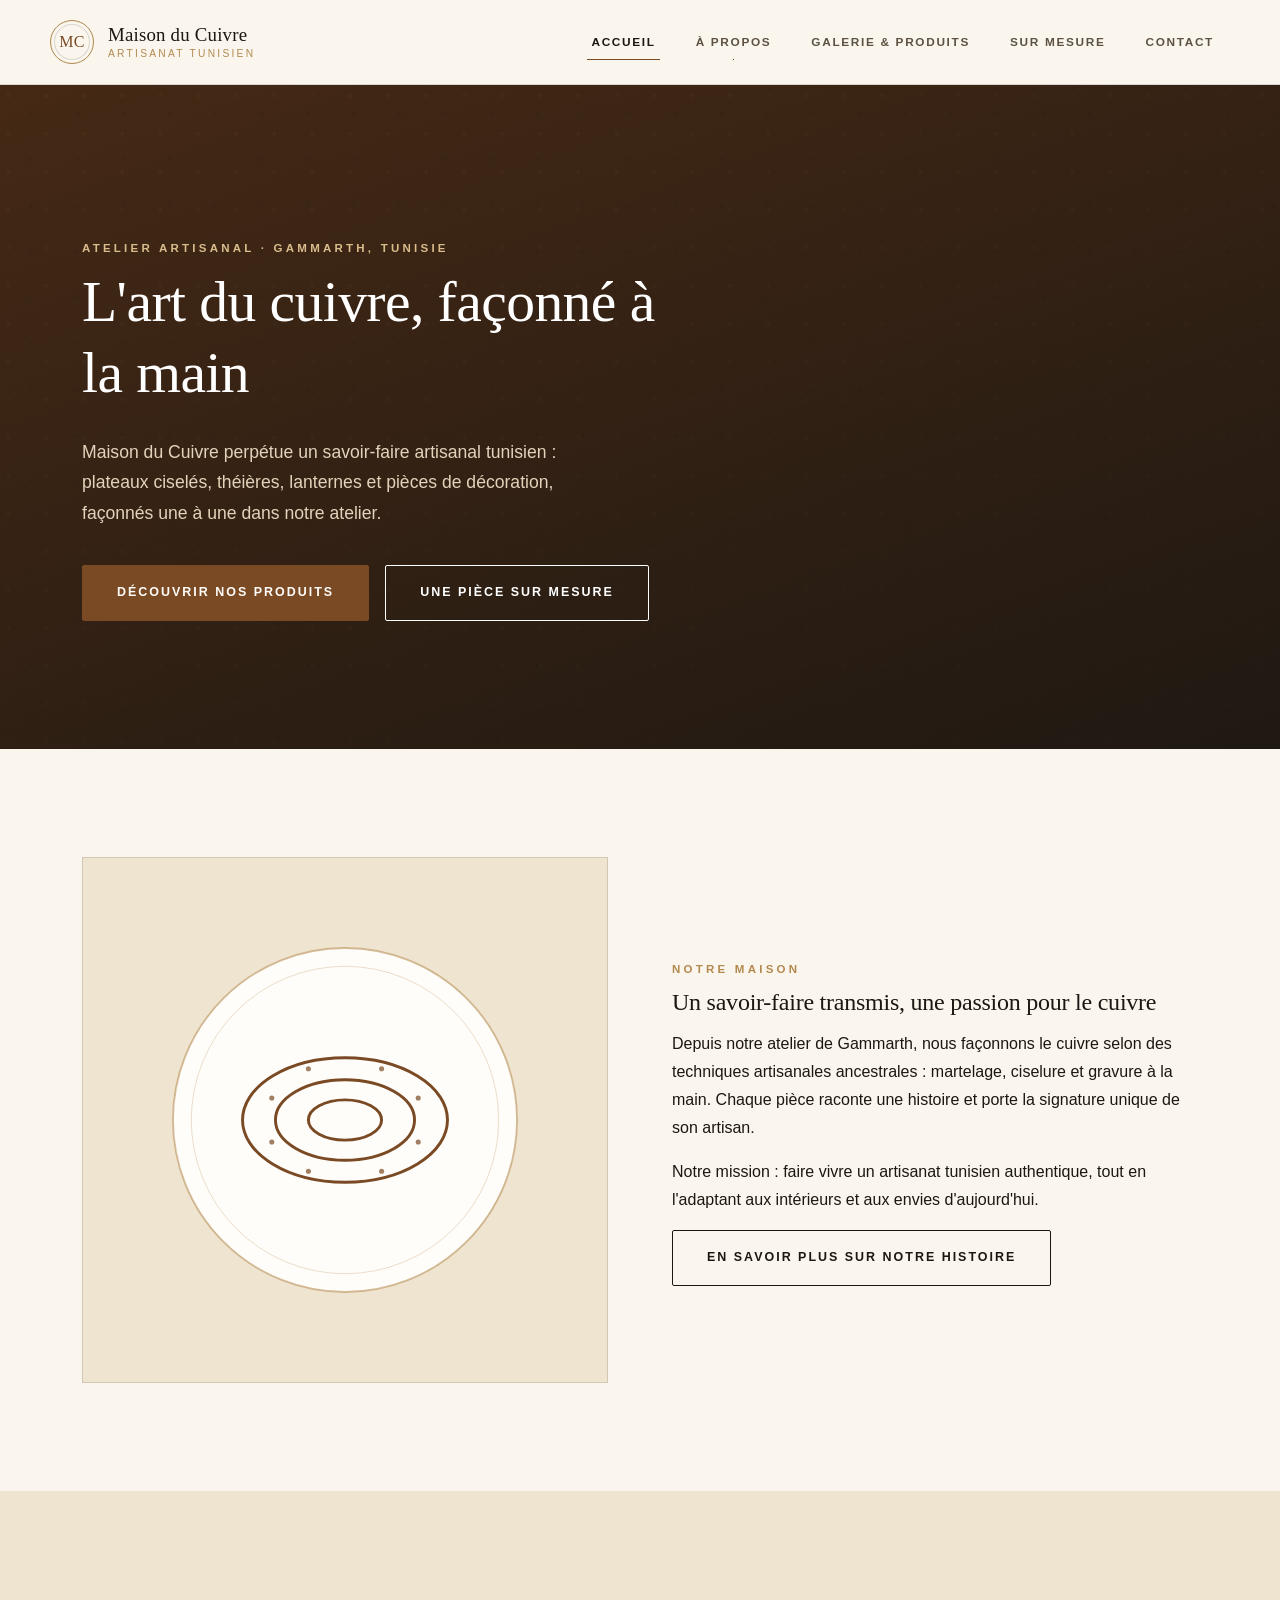
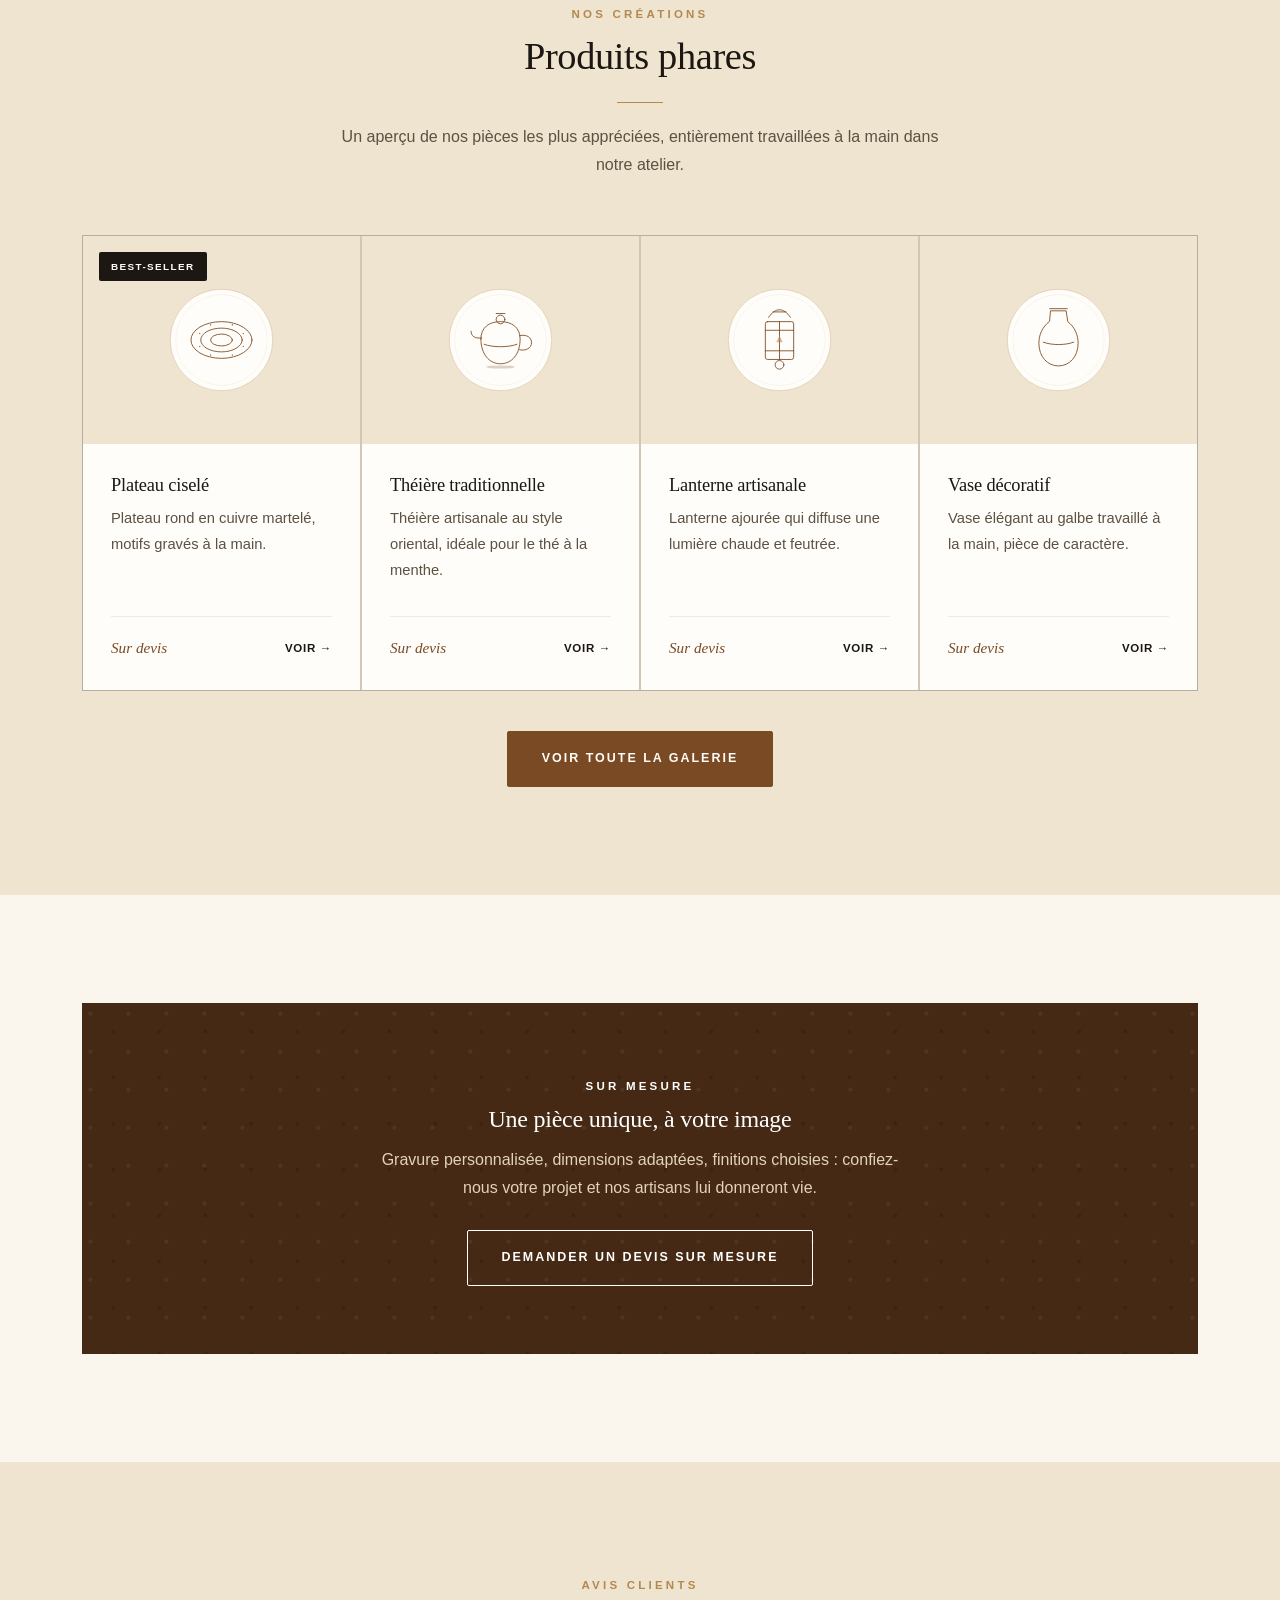
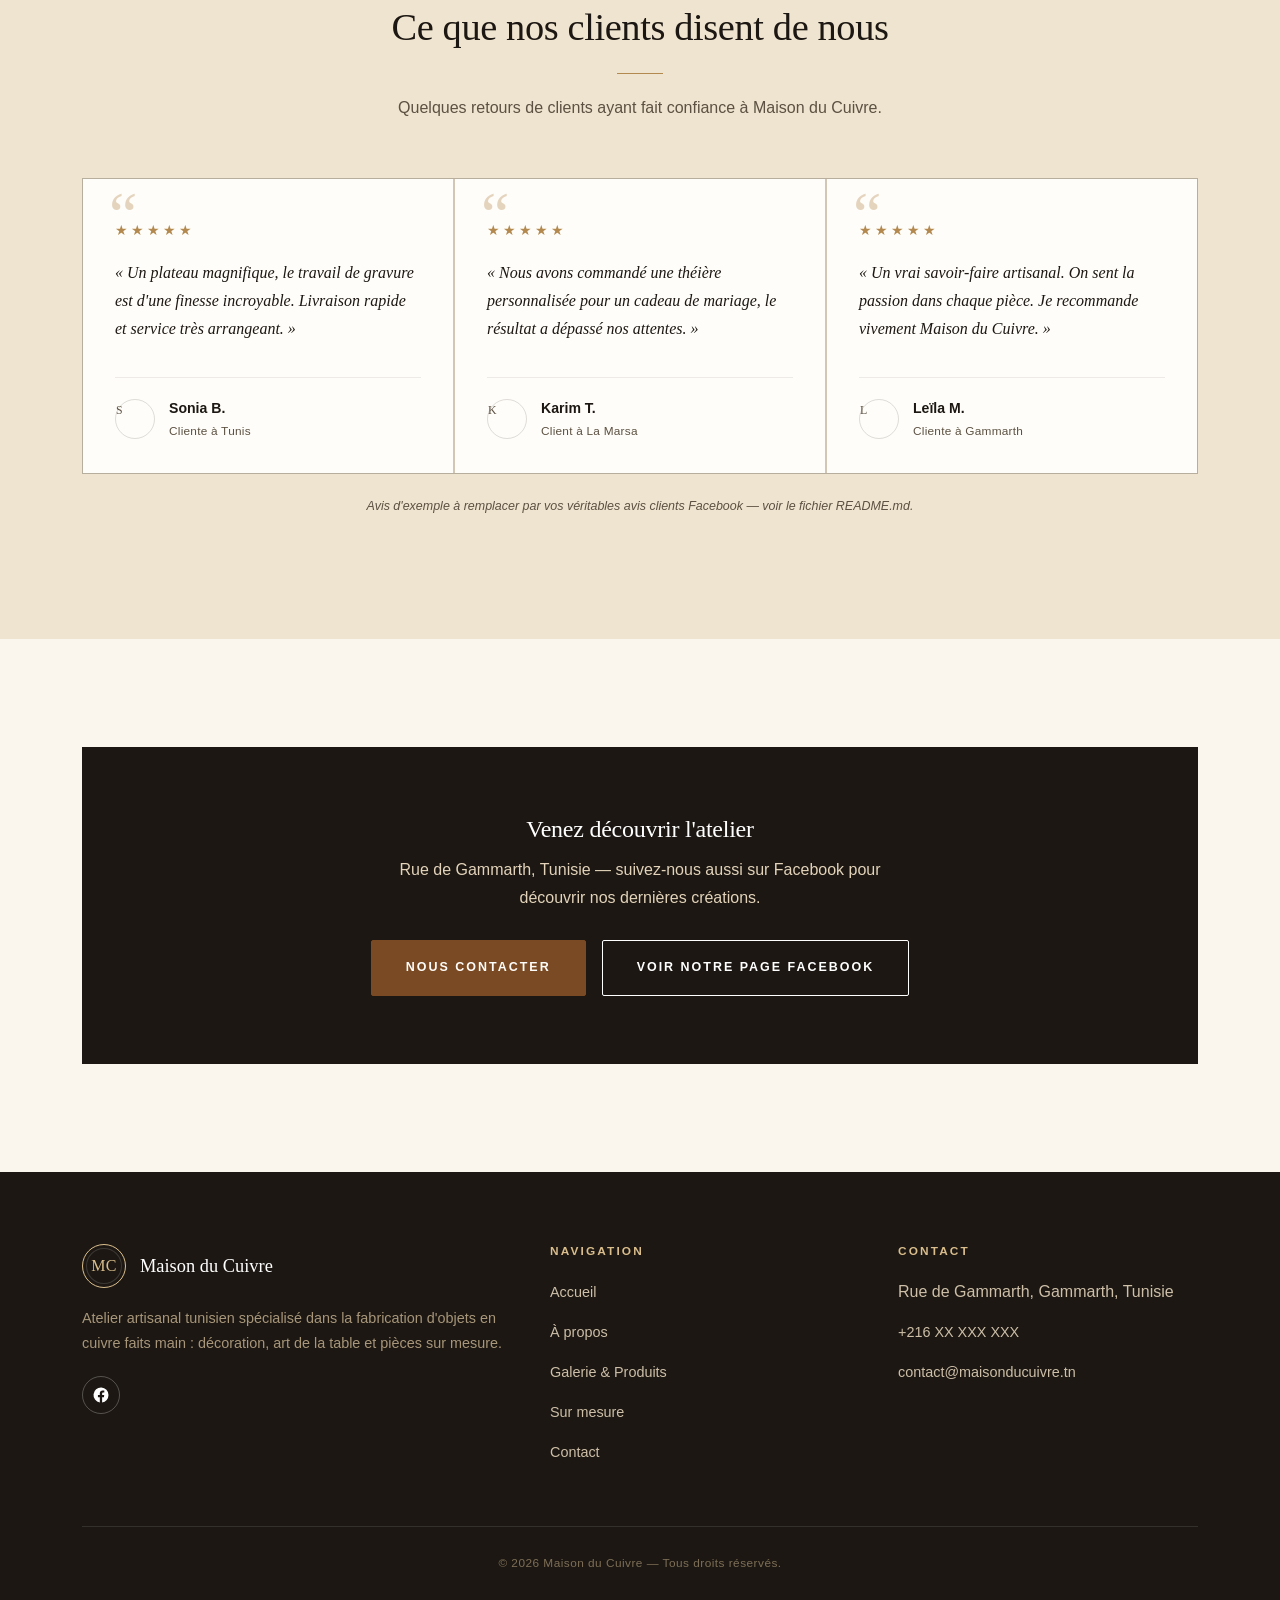
==== index.html @ aac5a357 "Créer le site vitrine Maison du Cuivre — édition chic et élégante Site statique HTML/CSS/JS pour l'a" ====
<!DOCTYPE html>
<html lang="fr">
<head>
<meta charset="UTF-8">
<meta name="viewport" content="width=device-width, initial-scale=1.0">
<title>Maison du Cuivre — Artisanat tunisien en cuivre fait main</title>
<meta name="description" content="Maison du Cuivre : atelier artisanal spécialisé dans les objets en cuivre faits main — plateaux, théières, lanternes et décoration. Sur mesure et livraison à Gammarth, Tunis.">
<link rel="icon" href="data:image/svg+xml,%3Csvg xmlns='http://www.w3.org/2000/svg' viewBox='0 0 100 100'%3E%3Ccircle cx='50' cy='50' r='47' fill='%23fffdf9' stroke='%23b3894f' stroke-width='3'/%3E%3Ctext x='50' y='63' font-size='38' text-anchor='middle' fill='%237a4a24' font-family='Georgia,serif'%3EMC%3C/text%3E%3C/svg%3E">
<link rel="stylesheet" href="css/style.css">
</head>
<body>

<header class="site-header">
  <div class="container header-inner">
    <a href="index.html" class="brand">
      <span class="brand-mark">MC</span>
      <span class="brand-text"><strong>Maison du Cuivre</strong><span>Artisanat tunisien</span></span>
    </a>
    <button class="nav-toggle" aria-label="Ouvrir le menu" aria-expanded="false"><span></span></button>
    <nav class="main-nav">
      <ul>
        <li><a href="index.html" aria-current="page">Accueil</a></li>
        <li><a href="apropos.html">À propos</a></li>
        <li><a href="galerie.html">Galerie &amp; Produits</a></li>
        <li><a href="sur-mesure.html">Sur mesure</a></li>
        <li><a href="contact.html">Contact</a></li>
      </ul>
    </nav>
  </div>
</header>

<section class="hero hammered">
  <div class="container">
    <div class="hero-inner">
      <span class="eyebrow">Atelier artisanal · Gammarth, Tunisie</span>
      <h1>L'art du cuivre, façonné à la main</h1>
      <p class="lead">Maison du Cuivre perpétue un savoir-faire artisanal tunisien : plateaux ciselés, théières, lanternes et pièces de décoration, façonnés une à une dans notre atelier.</p>
      <div class="hero-actions">
        <a href="galerie.html" class="btn btn-primary">Découvrir nos produits</a>
        <a href="sur-mesure.html" class="btn btn-outline">Une pièce sur mesure</a>
      </div>
    </div>
  </div>
</section>

<section class="section">
  <div class="container">
    <div class="about-grid reveal">
      <div class="about-visual">
        <img src="images/products/plateau.svg" alt="Plateau en cuivre artisanal">
      </div>
      <div>
        <span class="eyebrow">Notre maison</span>
        <h2>Un savoir-faire transmis, une passion pour le cuivre</h2>
        <p>Depuis notre atelier de Gammarth, nous façonnons le cuivre selon des techniques artisanales ancestrales : martelage, ciselure et gravure à la main. Chaque pièce raconte une histoire et porte la signature unique de son artisan.</p>
        <p>Notre mission : faire vivre un artisanat tunisien authentique, tout en l'adaptant aux intérieurs et aux envies d'aujourd'hui.</p>
        <a href="apropos.html" class="btn btn-outline dark">En savoir plus sur notre histoire</a>
      </div>
    </div>
  </div>
</section>

<section class="section bg-cream-dark">
  <div class="container">
    <div class="section-head reveal">
      <span class="eyebrow">Nos créations</span>
      <h2>Produits phares</h2>
      <p>Un aperçu de nos pièces les plus appréciées, entièrement travaillées à la main dans notre atelier.</p>
    </div>
    <div class="grid grid-4 reveal">
      <div class="card">
        <div class="card-media"><span class="tag">Best-seller</span><img src="images/products/plateau.svg" alt="Plateau en cuivre ciselé"></div>
        <div class="card-body">
          <h3>Plateau ciselé</h3>
          <p>Plateau rond en cuivre martelé, motifs gravés à la main.</p>
          <div class="card-foot"><span class="price-tag">Sur devis</span><a href="galerie.html">Voir&nbsp;→</a></div>
        </div>
      </div>
      <div class="card">
        <div class="card-media"><img src="images/products/theiere.svg" alt="Théière traditionnelle en cuivre"></div>
        <div class="card-body">
          <h3>Théière traditionnelle</h3>
          <p>Théière artisanale au style oriental, idéale pour le thé à la menthe.</p>
          <div class="card-foot"><span class="price-tag">Sur devis</span><a href="galerie.html">Voir&nbsp;→</a></div>
        </div>
      </div>
      <div class="card">
        <div class="card-media"><img src="images/products/lanterne.svg" alt="Lanterne en cuivre"></div>
        <div class="card-body">
          <h3>Lanterne artisanale</h3>
          <p>Lanterne ajourée qui diffuse une lumière chaude et feutrée.</p>
          <div class="card-foot"><span class="price-tag">Sur devis</span><a href="galerie.html">Voir&nbsp;→</a></div>
        </div>
      </div>
      <div class="card">
        <div class="card-media"><img src="images/products/vase.svg" alt="Vase décoratif en cuivre"></div>
        <div class="card-body">
          <h3>Vase décoratif</h3>
          <p>Vase élégant au galbe travaillé à la main, pièce de caractère.</p>
          <div class="card-foot"><span class="price-tag">Sur devis</span><a href="galerie.html">Voir&nbsp;→</a></div>
        </div>
      </div>
    </div>
    <div style="text-align:center; margin-top:40px;">
      <a href="galerie.html" class="btn btn-primary">Voir toute la galerie</a>
    </div>
  </div>
</section>

<section class="section">
  <div class="container">
    <div class="cta-band hammered reveal">
      <span class="eyebrow" style="color:#fff;">Sur mesure</span>
      <h2>Une pièce unique, à votre image</h2>
      <p>Gravure personnalisée, dimensions adaptées, finitions choisies : confiez-nous votre projet et nos artisans lui donneront vie.</p>
      <div class="cta-actions">
        <a href="sur-mesure.html" class="btn btn-outline">Demander un devis sur mesure</a>
      </div>
    </div>
  </div>
</section>

<section class="section bg-cream-dark">
  <div class="container">
    <div class="section-head reveal">
      <span class="eyebrow">Avis clients</span>
      <h2>Ce que nos clients disent de nous</h2>
      <p>Quelques retours de clients ayant fait confiance à Maison du Cuivre.</p>
    </div>
    <div class="grid grid-3 reveal">
      <div class="testimonial-card">
        <div class="stars">★★★★★</div>
        <p class="quote">« Un plateau magnifique, le travail de gravure est d'une finesse incroyable. Livraison rapide et service très arrangeant. »</p>
        <div class="testimonial-author">
          <span class="avatar">S</span>
          <div><strong>Sonia B.</strong><span>Cliente à Tunis</span></div>
        </div>
      </div>
      <div class="testimonial-card">
        <div class="stars">★★★★★</div>
        <p class="quote">« Nous avons commandé une théière personnalisée pour un cadeau de mariage, le résultat a dépassé nos attentes. »</p>
        <div class="testimonial-author">
          <span class="avatar">K</span>
          <div><strong>Karim T.</strong><span>Client à La Marsa</span></div>
        </div>
      </div>
      <div class="testimonial-card">
        <div class="stars">★★★★★</div>
        <p class="quote">« Un vrai savoir-faire artisanal. On sent la passion dans chaque pièce. Je recommande vivement Maison du Cuivre. »</p>
        <div class="testimonial-author">
          <span class="avatar">L</span>
          <div><strong>Leïla M.</strong><span>Cliente à Gammarth</span></div>
        </div>
      </div>
    </div>
    <p class="reveal reviews-note">Avis d'exemple à remplacer par vos véritables avis clients Facebook — voir le fichier README.md.</p>
  </div>
</section>

<section class="section">
  <div class="container">
    <div class="cta-band bg-ink reveal">
      <h2>Venez découvrir l'atelier</h2>
      <p>Rue de Gammarth, Tunisie — suivez-nous aussi sur Facebook pour découvrir nos dernières créations.</p>
      <div class="cta-actions">
        <a href="contact.html" class="btn btn-primary">Nous contacter</a>
        <a href="https://www.facebook.com/profile.php?id=61577043486522" target="_blank" rel="noopener" class="btn btn-outline">Voir notre page Facebook</a>
      </div>
    </div>
  </div>
</section>

<footer class="site-footer">
  <div class="container">
    <div class="footer-grid">
      <div>
        <div class="footer-brand">
          <span class="brand-mark">MC</span>
          <strong>Maison du Cuivre</strong>
        </div>
        <p>Atelier artisanal tunisien spécialisé dans la fabrication d'objets en cuivre faits main : décoration, art de la table et pièces sur mesure.</p>
        <div class="social-row">
          <a href="https://www.facebook.com/profile.php?id=61577043486522" target="_blank" rel="noopener" aria-label="Facebook">
            <svg width="18" height="18" viewBox="0 0 24 24" fill="#fff"><path d="M22 12a10 10 0 1 0-11.6 9.9v-7H7.9V12h2.5V9.8c0-2.5 1.5-3.9 3.8-3.9 1.1 0 2.2.2 2.2.2v2.5h-1.3c-1.2 0-1.6.8-1.6 1.6V12h2.8l-.4 2.9h-2.4v7A10 10 0 0 0 22 12z"/></svg>
          </a>
        </div>
      </div>
      <div>
        <h4>Navigation</h4>
        <ul>
          <li><a href="index.html">Accueil</a></li>
          <li><a href="apropos.html">À propos</a></li>
          <li><a href="galerie.html">Galerie &amp; Produits</a></li>
          <li><a href="sur-mesure.html">Sur mesure</a></li>
          <li><a href="contact.html">Contact</a></li>
        </ul>
      </div>
      <div>
        <h4>Contact</h4>
        <ul>
          <li>Rue de Gammarth, Gammarth, Tunisie</li>
          <li><a href="tel:+216XXXXXXXX">+216 XX XXX XXX</a></li>
          <li><a href="mailto:contact@maisonducuivre.tn">contact@maisonducuivre.tn</a></li>
        </ul>
      </div>
    </div>
    <div class="footer-bottom">
      © <span id="year"></span> Maison du Cuivre — Tous droits réservés.
    </div>
  </div>
</footer>

<script src="js/main.js"></script>
</body>
</html>
---- css/style.css ----
/* ==========================================================================
   Maison du Cuivre — Feuille de style principale
   Direction artistique : maison d'art artisanale, chic et épurée
   ========================================================================== */

:root {
  --ink: #1c1712;
  --ink-soft: #5c5142;
  --paper: #faf6ee;
  --paper-deep: #efe4cf;
  --white: #fffdf9;
  --bronze: #9c6b3e;
  --bronze-deep: #7a4a24;
  --bronze-darker: #452915;
  --gold: #b3894f;
  --gold-light: #d9bd8c;
  --line: rgba(28, 23, 18, 0.14);
  --line-soft: rgba(28, 23, 18, 0.08);

  --font-display: Georgia, "Iowan Old Style", "Palatino Linotype", "Times New Roman", serif;
  --font-body: -apple-system, BlinkMacSystemFont, "Segoe UI", Helvetica, Arial, sans-serif;

  --radius-sm: 2px;
  --radius: 3px;
  --radius-lg: 4px;
  --shadow: 0 1px 2px rgba(28, 23, 18, 0.06);
  --shadow-lg: 0 18px 40px rgba(28, 23, 18, 0.16);
}

* { box-sizing: border-box; }
html { scroll-behavior: smooth; }

body {
  margin: 0;
  font-family: var(--font-body);
  color: var(--ink);
  background: var(--paper);
  line-height: 1.75;
  font-size: 16px;
  -webkit-font-smoothing: antialiased;
}

img { max-width: 100%; display: block; }
a { color: inherit; text-decoration: none; }
ul { list-style: none; margin: 0; padding: 0; }
h1, h2, h3, h4 {
  font-family: var(--font-display);
  font-weight: 400;
  color: var(--ink);
  margin: 0 0 .5em;
  line-height: 1.22;
  letter-spacing: -.01em;
}
p { margin: 0 0 1em; }

.container {
  width: 100%;
  max-width: 1180px;
  margin: 0 auto;
  padding: 0 32px;
}

.hammered {
  background-color: var(--bronze-darker);
  background-image:
    radial-gradient(circle at 22% 28%, rgba(217,189,140,.08) 0 1.5px, transparent 2.5px),
    radial-gradient(circle at 68% 62%, rgba(0,0,0,.14) 0 1.5px, transparent 2.5px);
  background-size: 38px 38px, 46px 46px;
}

.eyebrow {
  display: inline-block;
  font-family: var(--font-body);
  font-size: .72rem;
  letter-spacing: .28em;
  text-transform: uppercase;
  color: var(--gold);
  font-weight: 600;
  margin-bottom: .8em;
}

.section { padding: 108px 0; }
.section-tight { padding: 64px 0; }
.section-head { max-width: 620px; margin: 0 auto 56px; text-align: center; }
.section-head h2 { font-size: clamp(1.9rem, 3vw, 2.6rem); }
.section-head h2::after {
  content: "";
  display: block;
  width: 46px;
  height: 1px;
  background: var(--gold);
  margin: 22px auto 0;
}
.section-head p { color: var(--ink-soft); margin-top: 20px; }

.bg-cream-dark { background: var(--paper-deep); }
.bg-ink { background: var(--ink); color: #cdbfa8; }
.bg-ink h1, .bg-ink h2, .bg-ink h3 { color: #fff; }
.bg-ink p { color: #b8a98d; }
.bg-ink .section-head h2::after { background: var(--gold); }

/* Buttons */
.btn {
  display: inline-flex;
  align-items: center;
  gap: .7em;
  padding: 16px 34px;
  border-radius: var(--radius-sm);
  font-family: var(--font-body);
  font-weight: 600;
  font-size: .78rem;
  letter-spacing: .16em;
  text-transform: uppercase;
  border: 1px solid transparent;
  cursor: pointer;
  transition: background .25s ease, color .25s ease, border-color .25s ease, transform .25s ease;
}
.btn-primary {
  background: var(--bronze-deep);
  border-color: var(--bronze-deep);
  color: var(--white);
}
.btn-primary:hover { background: var(--bronze-darker); border-color: var(--bronze-darker); }
.btn-outline {
  background: transparent;
  border-color: currentColor;
  color: inherit;
}
.btn-outline:hover { background: rgba(255,255,255,.08); }
.btn-outline.dark { color: var(--ink); border-color: var(--ink); }
.btn-outline.dark:hover { background: var(--ink); color: var(--white); }
.btn-block { width: 100%; justify-content: center; }

/* Header */
.site-header {
  position: sticky;
  top: 0;
  z-index: 100;
  background: rgba(250, 246, 238, 0.96);
  backdrop-filter: blur(10px);
  border-bottom: 1px solid var(--line);
}
.header-inner {
  display: flex;
  align-items: center;
  justify-content: space-between;
  padding: 20px 0;
}
.brand { display: flex; align-items: center; gap: 14px; }
.brand-mark {
  width: 44px; height: 44px; border-radius: 50%;
  background: transparent;
  border: 1px solid var(--gold);
  box-shadow: inset 0 0 0 3px var(--paper), inset 0 0 0 4px var(--line);
  display: flex; align-items: center; justify-content: center;
  color: var(--bronze-deep); font-family: var(--font-display); font-weight: 400; font-size: 1rem;
  letter-spacing: .02em;
  flex-shrink: 0;
}
.brand-text { line-height: 1.15; }
.brand-text strong {
  display: block; font-family: var(--font-display); font-weight: 400;
  font-size: 1.18rem; color: var(--ink); letter-spacing: .01em;
}
.brand-text span {
  display: block; font-size: .64rem; letter-spacing: .22em; text-transform: uppercase;
  color: var(--gold); margin-top: 2px;
}

.main-nav ul { display: flex; gap: 8px; align-items: center; }
.main-nav a {
  position: relative;
  display: inline-block;
  padding: 8px 4px;
  margin: 0 12px;
  font-weight: 600;
  font-size: .74rem;
  letter-spacing: .14em;
  text-transform: uppercase;
  color: var(--ink-soft);
  transition: color .2s ease;
}
.main-nav a::after {
  content: "";
  position: absolute;
  left: 50%; right: 50%; bottom: 0;
  height: 1px;
  background: var(--bronze-deep);
  transition: left .25s ease, right .25s ease;
}
.main-nav a:hover, .main-nav a[aria-current="page"] { color: var(--ink); }
.main-nav a:hover::after, .main-nav a[aria-current="page"]::after { left: 0; right: 0; }

.nav-toggle {
  display: none;
  background: none; border: none; cursor: pointer;
  width: 42px; height: 42px; border-radius: 10px;
  align-items: center; justify-content: center;
}
.nav-toggle span, .nav-toggle::before, .nav-toggle::after {
  content: ""; display: block; width: 22px; height: 1px; background: var(--ink);
  position: relative; transition: transform .2s ease, opacity .2s ease;
}
.nav-toggle::before { transform: translateY(-7px); }
.nav-toggle::after { transform: translateY(5px); }

/* Hero */
.hero {
  position: relative;
  color: #fff;
  padding: 148px 0 128px;
  overflow: hidden;
}
.hero::after {
  content: "";
  position: absolute; inset: 0;
  background: linear-gradient(160deg, rgba(69,41,21,.55), rgba(28,23,18,.92));
}
.hero .container { position: relative; z-index: 2; }
.hero-inner { max-width: 620px; }
.hero .eyebrow { color: var(--gold-light); }
.hero h1 {
  color: #fff; font-size: clamp(2.3rem, 5vw, 3.6rem);
  font-weight: 400; letter-spacing: -.01em;
}
.hero p.lead {
  font-size: 1.1rem; color: #e2d3ba; max-width: 520px;
  font-weight: 300;
}
.hero-actions { display: flex; gap: 16px; flex-wrap: wrap; margin-top: 36px; }

.page-hero {
  position: relative;
  color: #fff;
  padding: 100px 0 84px;
}
.page-hero::after {
  content: "";
  position: absolute; inset: 0;
  background: linear-gradient(160deg, rgba(69,41,21,.6), rgba(28,23,18,.93));
}
.page-hero .container { position: relative; z-index: 2; max-width: 780px; }
.page-hero h1 { color: #fff; font-size: clamp(2.1rem, 4vw, 2.9rem); font-weight: 400; }
.page-hero p { color: #e2d3ba; font-size: 1.05rem; margin: 0; font-weight: 300; }
.breadcrumb {
  font-size: .72rem; letter-spacing: .16em; text-transform: uppercase;
  color: var(--gold-light); margin-bottom: 18px;
}
.breadcrumb a:hover { text-decoration: underline; }

/* Cards grids */
.grid {
  display: grid;
  gap: 2px;
  background: var(--line);
  border: 1px solid var(--line);
}
.grid-3 { grid-template-columns: repeat(3, 1fr); }
.grid-4 { grid-template-columns: repeat(4, 1fr); }
.grid-2 { grid-template-columns: repeat(2, 1fr); gap: 48px; background: none; border: none; }

.card {
  background: var(--white);
  overflow: hidden;
  transition: box-shadow .3s ease;
  display: flex;
  flex-direction: column;
}
.card:hover { box-shadow: var(--shadow-lg); position: relative; z-index: 1; }

.card-media {
  aspect-ratio: 4/3;
  background: var(--paper-deep);
  display: flex;
  align-items: center;
  justify-content: center;
  padding: 18%;
  position: relative;
  overflow: hidden;
}
.card-media img { width: 100%; height: 100%; object-fit: contain; transition: transform .5s ease; }
.card:hover .card-media img { transform: scale(1.06); }
.card-media .tag {
  position: absolute;
  top: 16px; left: 16px;
  background: var(--ink);
  color: var(--white);
  font-size: .62rem;
  font-weight: 600;
  letter-spacing: .14em;
  text-transform: uppercase;
  padding: 6px 12px;
  border-radius: var(--radius-sm);
}
.card-body { padding: 30px 28px 28px; flex: 1; display: flex; flex-direction: column; }
.card-body h3 { font-size: 1.15rem; margin-bottom: 10px; }
.card-body p { color: var(--ink-soft); font-size: .92rem; flex: 1; }
.card-foot {
  display: flex; align-items: center; justify-content: space-between;
  margin-top: 18px; padding-top: 18px; border-top: 1px solid var(--line-soft);
  font-size: .78rem;
}
.card-foot a { letter-spacing: .06em; text-transform: uppercase; font-weight: 600; font-size: .72rem; }
.price-tag { font-family: var(--font-display); font-style: italic; color: var(--bronze-deep); font-size: .95rem; }

/* Filters */
.filters {
  display: flex; flex-wrap: wrap; gap: 12px;
  justify-content: center; margin-bottom: 52px;
}
.filter-btn {
  padding: 10px 22px;
  border-radius: var(--radius-sm);
  border: 1px solid var(--line);
  background: transparent;
  color: var(--ink-soft);
  font-weight: 600;
  font-size: .72rem;
  letter-spacing: .12em;
  text-transform: uppercase;
  cursor: pointer;
  transition: all .2s ease;
}
.filter-btn.active, .filter-btn:hover {
  background: var(--ink);
  border-color: var(--ink);
  color: #fff;
}

/* Feature list / icons row */
.icon-feature {
  text-align: center;
  padding: 22px;
}
.icon-feature .icon-circle {
  width: 64px; height: 64px; margin: 0 auto 18px;
  border-radius: 50%;
  border: 1px solid var(--gold);
  display: flex; align-items: center; justify-content: center;
  color: var(--bronze-deep);
}
.icon-feature h3 { font-size: 1.05rem; }
.icon-feature p { color: var(--ink-soft); font-size: .92rem; margin: 0; }

/* Steps (sur-mesure) */
.steps { display: grid; gap: 1px; background: var(--line); border: 1px solid var(--line); }
.step {
  display: flex; gap: 26px; align-items: flex-start;
  background: var(--white);
  padding: 30px 32px;
}
.step-num {
  flex-shrink: 0;
  width: 46px; height: 46px; border-radius: 50%;
  border: 1px solid var(--gold);
  color: var(--bronze-deep); display: flex; align-items: center; justify-content: center;
  font-family: var(--font-display); font-weight: 400; font-size: 1.15rem;
}
.step-body h3 { margin-bottom: 8px; font-size: 1.08rem; }
.step-body p { margin: 0; color: var(--ink-soft); font-size: .93rem; }

/* Testimonials */
.testimonial-card {
  background: var(--white);
  padding: 40px 32px 32px;
  height: 100%;
  display: flex;
  flex-direction: column;
  position: relative;
}
.testimonial-card::before {
  content: "\201C";
  position: absolute;
  top: 4px; left: 26px;
  font-family: var(--font-display);
  font-size: 4rem;
  color: var(--gold);
  opacity: .35;
  line-height: 1;
}
.stars { color: var(--gold); font-size: .85rem; margin-bottom: 16px; letter-spacing: 3px; }
.testimonial-card p.quote {
  font-family: var(--font-display);
  font-style: italic;
  color: var(--ink);
  flex: 1;
  position: relative;
  z-index: 1;
}
.testimonial-author { display: flex; align-items: center; gap: 14px; margin-top: 18px; padding-top: 18px; border-top: 1px solid var(--line-soft); }
.avatar {
  width: 40px; height: 40px; border-radius: 50%;
  border: 1px solid var(--line);
  color: var(--bronze-deep); display: flex; align-items: center; justify-content: center;
  font-weight: 400; font-family: var(--font-display); font-size: 1rem;
}
.testimonial-author strong { display: block; font-size: .88rem; font-weight: 600; }
.testimonial-author span { display: block; font-size: .74rem; color: var(--ink-soft); letter-spacing: .02em; }

.reviews-note {
  text-align: center; font-size: .78rem; color: var(--ink-soft);
  margin-top: 22px; font-style: italic;
}

/* CTA band */
.cta-band {
  padding: 68px 56px;
  text-align: center;
  color: #fff;
  position: relative;
  overflow: hidden;
}
.cta-band h2 { color: #fff; }
.cta-band .eyebrow { color: var(--gold-light); }
.cta-band p { color: #e2d3ba; max-width: 520px; margin: 0 auto 28px; font-weight: 300; }
.cta-actions { display: flex; gap: 16px; justify-content: center; flex-wrap: wrap; }

/* About page */
.about-grid {
  display: grid;
  grid-template-columns: 1fr 1fr;
  gap: 64px;
  align-items: center;
}
.about-visual {
  aspect-ratio: 1/1;
  background: var(--paper-deep);
  display: flex; align-items: center; justify-content: center;
  padding: 15%;
  border: 1px solid var(--line);
}
.values-grid { display: grid; grid-template-columns: repeat(2, 1fr); gap: 1px; margin-top: 24px; background: var(--line); border: 1px solid var(--line); }
.value-item {
  background: var(--white); padding: 28px;
}
.value-item h3 {
  font-size: .98rem; margin-bottom: 10px; letter-spacing: .01em;
  padding-left: 18px; position: relative;
}
.value-item h3::before {
  content: "";
  position: absolute; left: 0; top: .5em;
  width: 8px; height: 1px; background: var(--gold);
}
.value-item p { font-size: .88rem; color: var(--ink-soft); margin: 0; }

.timeline { border-left: 1px solid var(--gold); margin-left: 10px; padding-left: 32px; }
.timeline-item { position: relative; padding-bottom: 40px; }
.timeline-item:last-child { padding-bottom: 0; }
.timeline-item::before {
  content: ""; position: absolute; left: -37px; top: 5px;
  width: 10px; height: 10px; border-radius: 50%;
  background: var(--paper); border: 1px solid var(--gold);
}
.timeline-item h3 { font-size: 1.05rem; margin-bottom: 6px; }
.timeline-item .year {
  color: var(--gold); font-weight: 600; font-size: .7rem; letter-spacing: .18em; text-transform: uppercase;
}
.timeline-item p { color: var(--ink-soft); font-size: .92rem; margin: 8px 0 0; }

/* Forms */
.form-card {
  background: var(--white);
  padding: 44px;
  border: 1px solid var(--line);
}
.form-row { display: grid; grid-template-columns: 1fr 1fr; gap: 22px; }
.field { margin-bottom: 22px; }
.field label {
  display: block; font-weight: 600; font-size: .72rem;
  letter-spacing: .1em; text-transform: uppercase;
  margin-bottom: 10px; color: var(--ink-soft);
}
.field input, .field select, .field textarea {
  width: 100%;
  padding: 13px 16px;
  border: 1px solid var(--line);
  border-radius: var(--radius-sm);
  font-family: var(--font-body);
  font-size: .95rem;
  background: var(--paper);
  color: var(--ink);
  transition: border-color .2s ease;
}
.field input:focus, .field select:focus, .field textarea:focus {
  outline: none;
  border-color: var(--bronze-deep);
}
.field textarea { resize: vertical; min-height: 120px; }
.form-note { font-size: .78rem; color: var(--ink-soft); margin-top: 14px; font-style: italic; }
.form-success {
  display: none;
  background: var(--paper-deep);
  border: 1px solid var(--gold);
  color: var(--bronze-darker);
  padding: 16px 20px;
  border-radius: var(--radius-sm);
  margin-bottom: 24px;
  font-size: .9rem;
}
.form-success.visible { display: block; }

/* Contact info list */
.info-list { display: grid; gap: 1px; background: var(--line); border: 1px solid var(--line); }
.info-item {
  display: flex; gap: 18px; align-items: flex-start;
  background: var(--white); padding: 24px;
}
.info-item .icon-circle {
  width: 42px; height: 42px; border-radius: 50%; flex-shrink: 0;
  border: 1px solid var(--gold); color: var(--bronze-deep);
  display: flex; align-items: center; justify-content: center;
}
.info-item h3 { font-size: .8rem; margin-bottom: 6px; letter-spacing: .1em; text-transform: uppercase; font-family: var(--font-body); font-weight: 700; color: var(--ink); }
.info-item p, .info-item a { font-size: .92rem; color: var(--ink-soft); margin: 0; }
.info-item a:hover { color: var(--bronze-deep); text-decoration: underline; }

.map-wrap {
  overflow: hidden;
  border: 1px solid var(--line);
}
.map-wrap iframe { width: 100%; height: 380px; border: 0; display: block; filter: grayscale(.25) contrast(1.02); }

/* Footer */
.site-footer {
  background: var(--ink);
  color: #cdbfa8;
  padding: 72px 0 0;
}
.footer-grid {
  display: grid;
  grid-template-columns: 1.4fr 1fr 1fr;
  gap: 48px;
  padding-bottom: 48px;
  border-bottom: 1px solid rgba(255,255,255,.1);
}
.footer-grid h4 {
  color: var(--gold-light); font-family: var(--font-body); font-size: .74rem;
  letter-spacing: .18em; text-transform: uppercase; font-weight: 700; margin-bottom: 20px;
}
.footer-grid p { color: #a7967a; font-size: .9rem; }
.footer-grid ul li { margin-bottom: 12px; }
.footer-grid ul a { color: #cdbfa8; font-size: .9rem; transition: color .2s ease; }
.footer-grid ul a:hover { color: #fff; }
.footer-brand { display: flex; align-items: center; gap: 14px; margin-bottom: 18px; }
.footer-brand .brand-mark { border-color: var(--gold-light); color: var(--gold-light); box-shadow: inset 0 0 0 3px var(--ink), inset 0 0 0 4px rgba(255,255,255,.14); }
.footer-brand strong { color: #fff; font-family: var(--font-display); font-weight: 400; font-size: 1.15rem; }
.social-row { display: flex; gap: 12px; margin-top: 20px; }
.social-row a {
  width: 38px; height: 38px; border-radius: 50%;
  border: 1px solid rgba(255,255,255,.25);
  display: flex; align-items: center; justify-content: center;
  transition: border-color .2s ease, background .2s ease;
}
.social-row a:hover { border-color: var(--gold-light); background: rgba(255,255,255,.05); }
.footer-bottom {
  text-align: center;
  padding: 26px 0;
  font-size: .74rem;
  letter-spacing: .04em;
  color: #7d6f57;
}

/* Reveal animation */
.reveal.reveal-ready { opacity: 0; transform: translateY(20px); transition: opacity .7s ease, transform .7s ease; }
.reveal.reveal-ready.in-view { opacity: 1; transform: translateY(0); }

/* Responsive */
@media (max-width: 960px) {
  .grid-4 { grid-template-columns: repeat(2, 1fr); }
  .grid-3 { grid-template-columns: repeat(2, 1fr); }
  .about-grid { grid-template-columns: 1fr; }
  .footer-grid { grid-template-columns: 1fr 1fr; }
}

@media (max-width: 720px) {
  .main-nav {
    position: fixed; inset: 74px 16px auto 16px; background: var(--white);
    border: 1px solid var(--line); box-shadow: var(--shadow-lg); padding: 8px;
    transform: translateY(-12px); opacity: 0; pointer-events: none; transition: all .2s ease;
  }
  .main-nav.open { opacity: 1; transform: translateY(0); pointer-events: auto; }
  .main-nav ul { flex-direction: column; align-items: stretch; }
  .main-nav a { display: block; text-align: center; margin: 0; padding: 14px; }
  .main-nav a::after { display: none; }
  .nav-toggle { display: flex; }
  .grid-4, .grid-3, .grid-2 { grid-template-columns: 1fr; gap: 32px; }
  .grid-4, .grid-3 { gap: 1px; }
  .form-row { grid-template-columns: 1fr; }
  .footer-grid { grid-template-columns: 1fr; }
  .cta-band { padding: 44px 26px; }
  .hero { padding: 110px 0 84px; }
  .values-grid { grid-template-columns: 1fr; }
  .section { padding: 76px 0; }
}
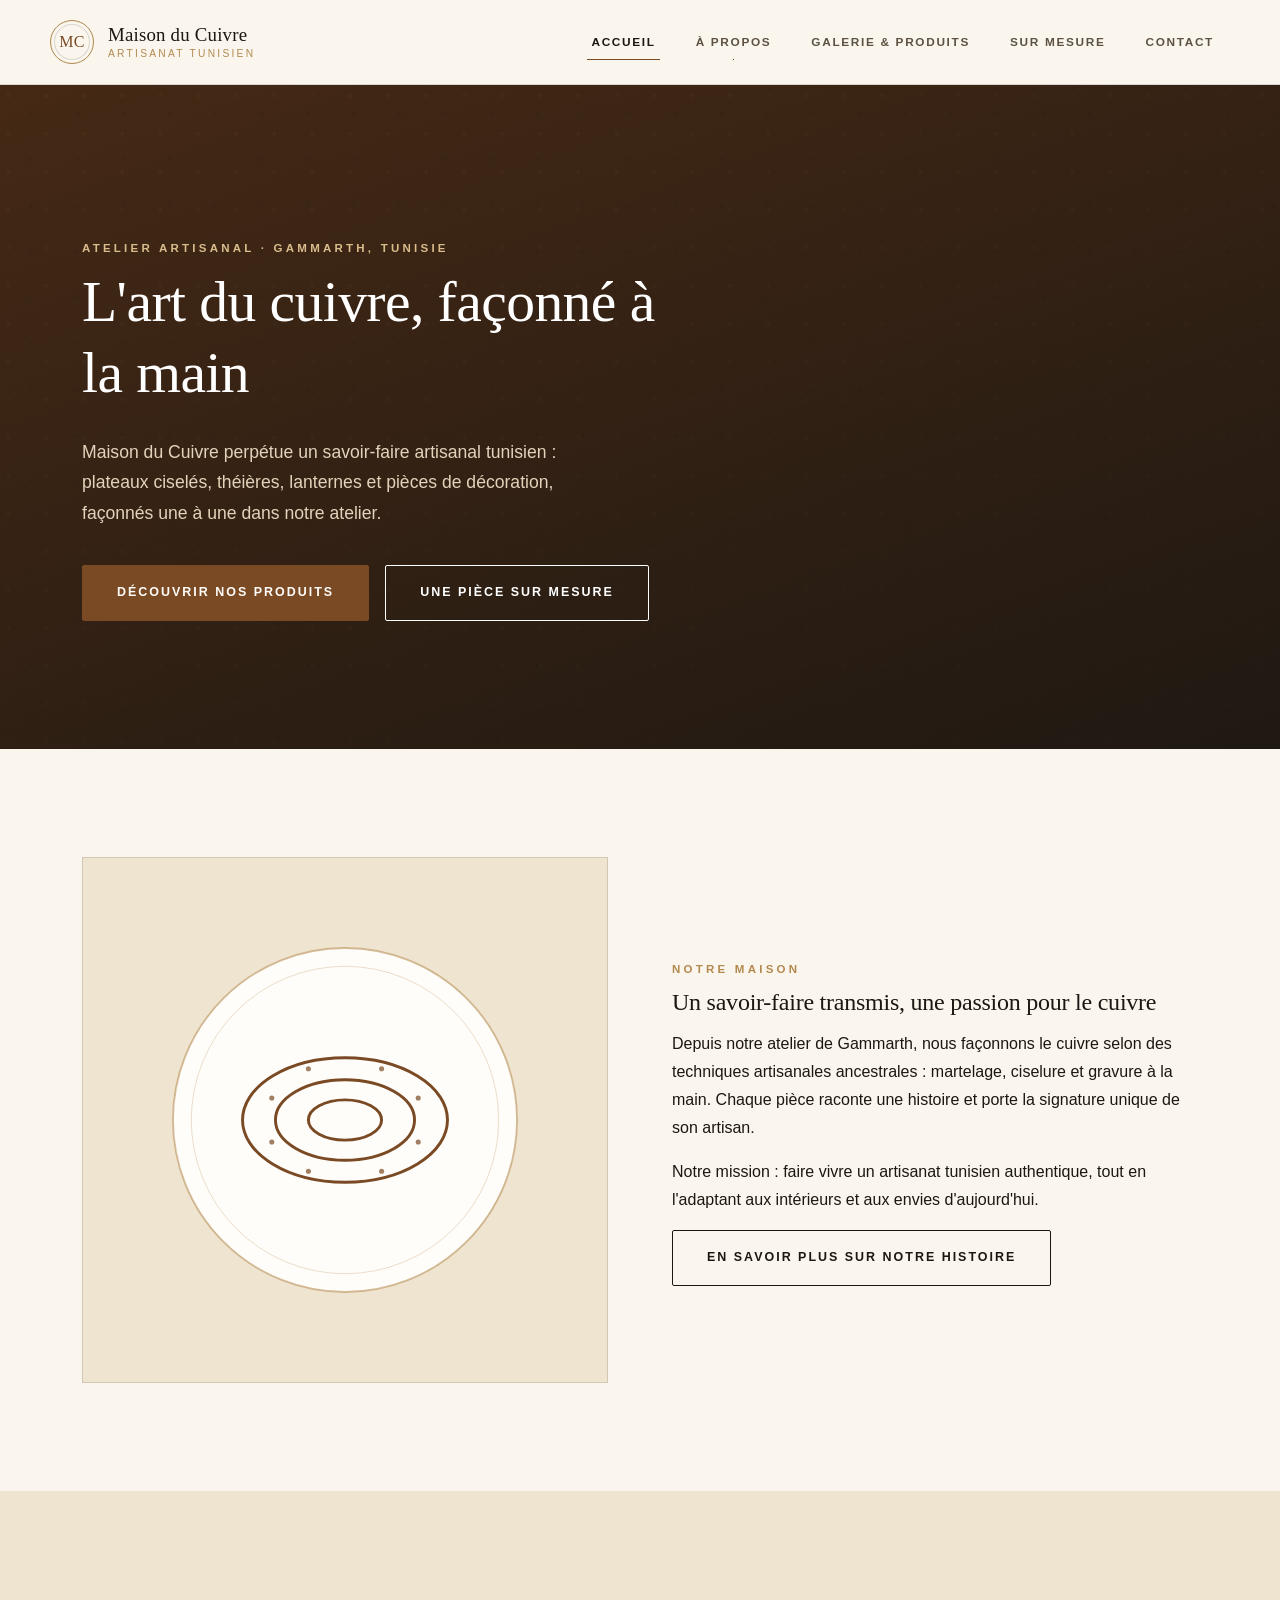
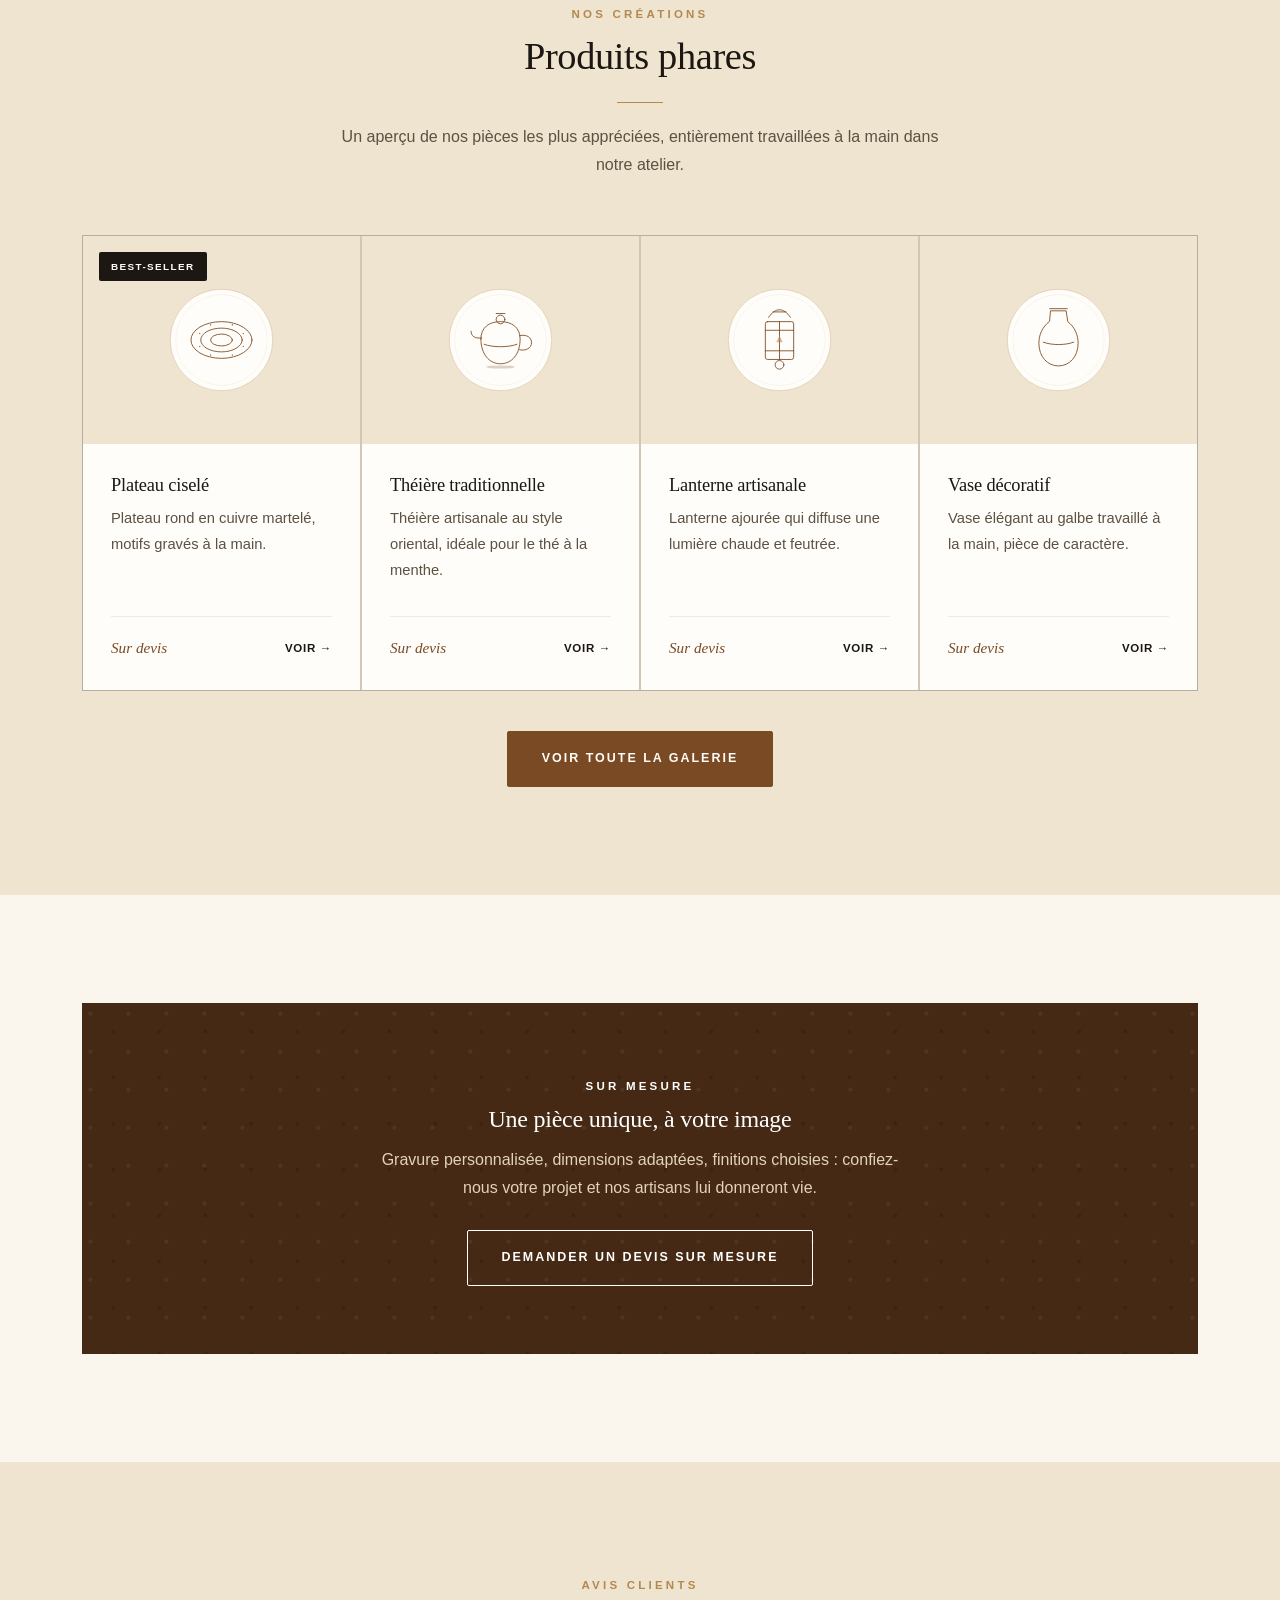
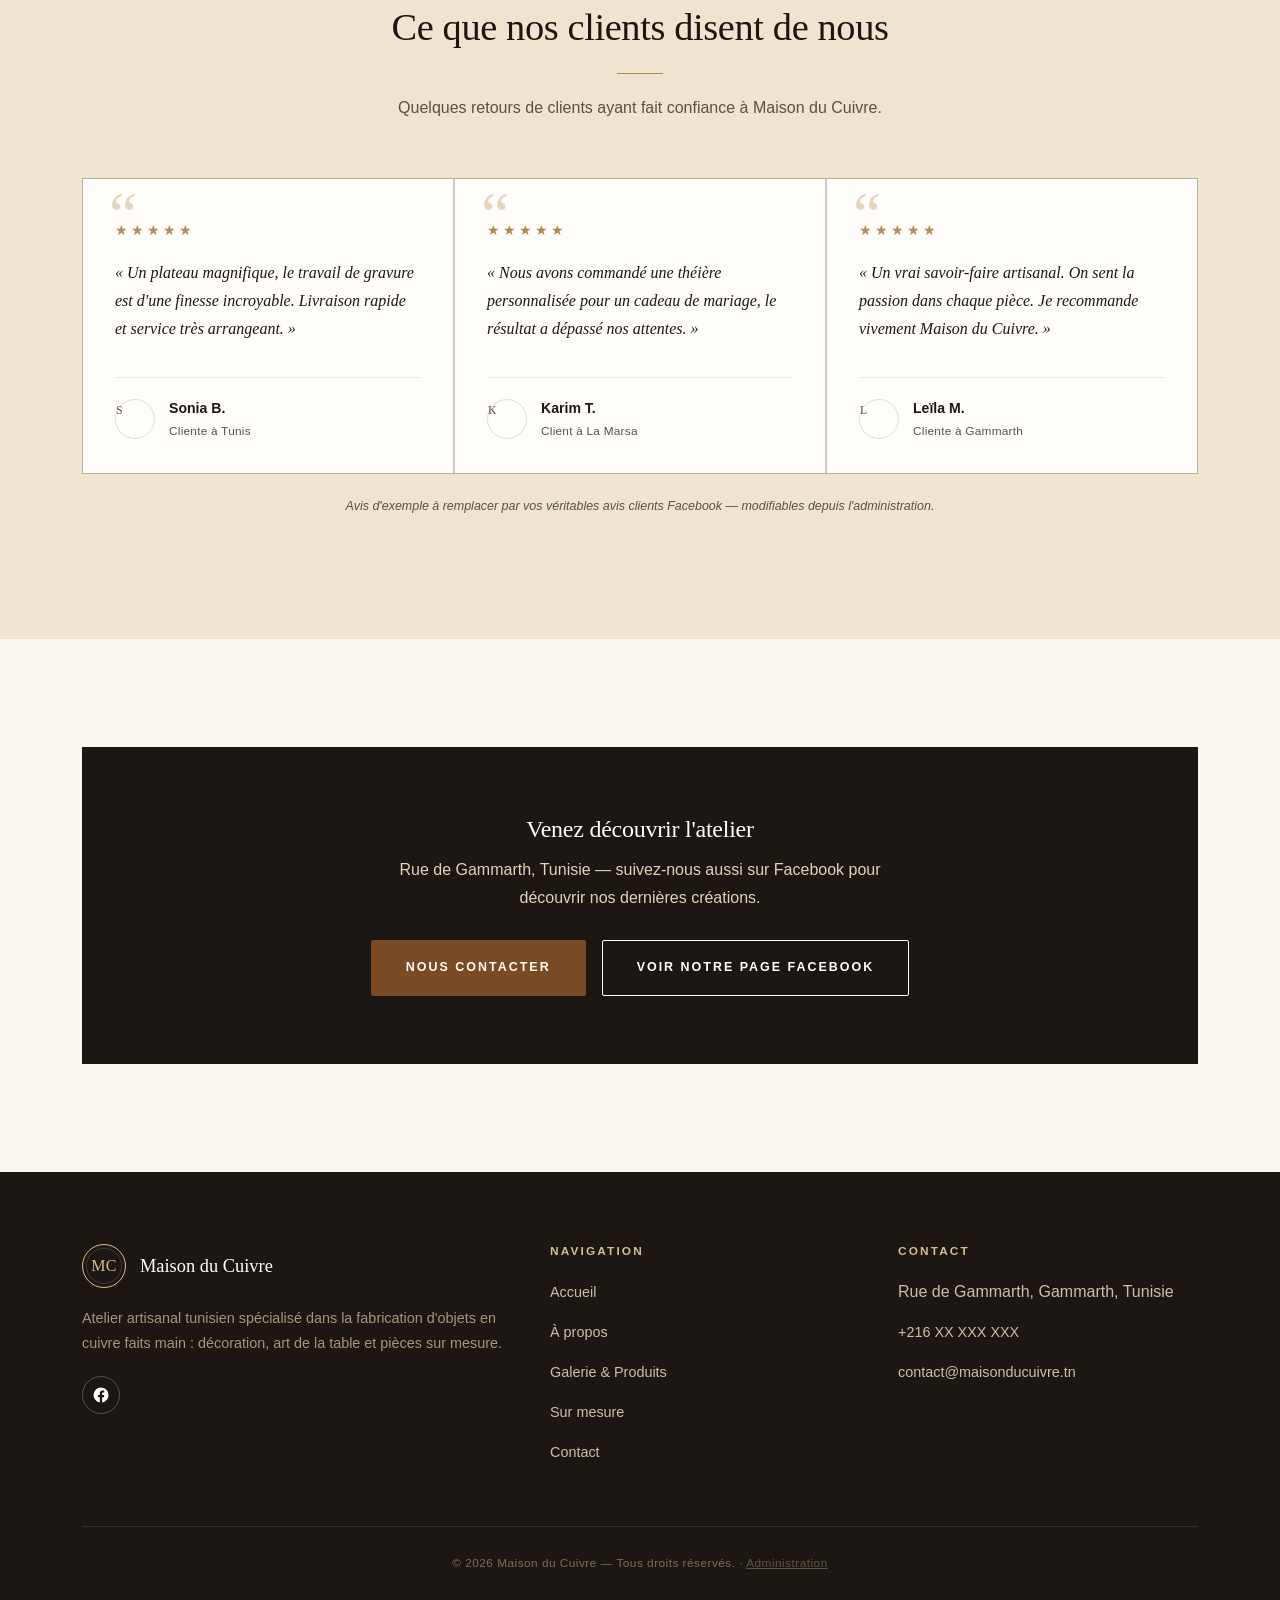
==== commit 469b9c71: "Ajouter une page d'administration pour tout gérer sans coder Ajoute admin.html : interface permettan" ====
--- a/index.html
+++ b/index.html
@@ -14,7 +14,7 @@
   <div class="container header-inner">
     <a href="index.html" class="brand">
       <span class="brand-mark">MC</span>
-      <span class="brand-text"><strong>Maison du Cuivre</strong><span>Artisanat tunisien</span></span>
+      <span class="brand-text"><strong data-field="site.name">Maison du Cuivre</strong><span data-field="site.tagline">Artisanat tunisien</span></span>
     </a>
     <button class="nav-toggle" aria-label="Ouvrir le menu" aria-expanded="false"><span></span></button>
     <nav class="main-nav">
@@ -29,12 +29,12 @@
   </div>
 </header>
 
-<section class="hero hammered">
+<section class="hero hammered" data-bg="covers.home">
   <div class="container">
     <div class="hero-inner">
-      <span class="eyebrow">Atelier artisanal · Gammarth, Tunisie</span>
-      <h1>L'art du cuivre, façonné à la main</h1>
-      <p class="lead">Maison du Cuivre perpétue un savoir-faire artisanal tunisien : plateaux ciselés, théières, lanternes et pièces de décoration, façonnés une à une dans notre atelier.</p>
+      <span class="eyebrow" data-field="home.heroEyebrow">Atelier artisanal · Gammarth, Tunisie</span>
+      <h1 data-field="home.heroTitle">L'art du cuivre, façonné à la main</h1>
+      <p class="lead" data-field="home.heroLead">Maison du Cuivre perpétue un savoir-faire artisanal tunisien : plateaux ciselés, théières, lanternes et pièces de décoration, façonnés une à une dans notre atelier.</p>
       <div class="hero-actions">
         <a href="galerie.html" class="btn btn-primary">Découvrir nos produits</a>
         <a href="sur-mesure.html" class="btn btn-outline">Une pièce sur mesure</a>
@@ -47,13 +47,13 @@
   <div class="container">
     <div class="about-grid reveal">
       <div class="about-visual">
-        <img src="images/products/plateau.svg" alt="Plateau en cuivre artisanal">
+        <img data-image="home.introImage" src="images/products/plateau.svg" alt="Plateau en cuivre artisanal">
       </div>
       <div>
-        <span class="eyebrow">Notre maison</span>
-        <h2>Un savoir-faire transmis, une passion pour le cuivre</h2>
-        <p>Depuis notre atelier de Gammarth, nous façonnons le cuivre selon des techniques artisanales ancestrales : martelage, ciselure et gravure à la main. Chaque pièce raconte une histoire et porte la signature unique de son artisan.</p>
-        <p>Notre mission : faire vivre un artisanat tunisien authentique, tout en l'adaptant aux intérieurs et aux envies d'aujourd'hui.</p>
+        <span class="eyebrow" data-field="home.introEyebrow">Notre maison</span>
+        <h2 data-field="home.introTitle">Un savoir-faire transmis, une passion pour le cuivre</h2>
+        <p data-field="home.introText1">Depuis notre atelier de Gammarth, nous façonnons le cuivre selon des techniques artisanales ancestrales : martelage, ciselure et gravure à la main. Chaque pièce raconte une histoire et porte la signature unique de son artisan.</p>
+        <p data-field="home.introText2">Notre mission : faire vivre un artisanat tunisien authentique, tout en l'adaptant aux intérieurs et aux envies d'aujourd'hui.</p>
         <a href="apropos.html" class="btn btn-outline dark">En savoir plus sur notre histoire</a>
       </div>
     </div>
@@ -63,44 +63,11 @@
 <section class="section bg-cream-dark">
   <div class="container">
     <div class="section-head reveal">
-      <span class="eyebrow">Nos créations</span>
-      <h2>Produits phares</h2>
-      <p>Un aperçu de nos pièces les plus appréciées, entièrement travaillées à la main dans notre atelier.</p>
+      <span class="eyebrow" data-field="home.productsEyebrow">Nos créations</span>
+      <h2 data-field="home.productsTitle">Produits phares</h2>
+      <p data-field="home.productsText">Un aperçu de nos pièces les plus appréciées, entièrement travaillées à la main dans notre atelier.</p>
     </div>
-    <div class="grid grid-4 reveal">
-      <div class="card">
-        <div class="card-media"><span class="tag">Best-seller</span><img src="images/products/plateau.svg" alt="Plateau en cuivre ciselé"></div>
-        <div class="card-body">
-          <h3>Plateau ciselé</h3>
-          <p>Plateau rond en cuivre martelé, motifs gravés à la main.</p>
-          <div class="card-foot"><span class="price-tag">Sur devis</span><a href="galerie.html">Voir&nbsp;→</a></div>
-        </div>
-      </div>
-      <div class="card">
-        <div class="card-media"><img src="images/products/theiere.svg" alt="Théière traditionnelle en cuivre"></div>
-        <div class="card-body">
-          <h3>Théière traditionnelle</h3>
-          <p>Théière artisanale au style oriental, idéale pour le thé à la menthe.</p>
-          <div class="card-foot"><span class="price-tag">Sur devis</span><a href="galerie.html">Voir&nbsp;→</a></div>
-        </div>
-      </div>
-      <div class="card">
-        <div class="card-media"><img src="images/products/lanterne.svg" alt="Lanterne en cuivre"></div>
-        <div class="card-body">
-          <h3>Lanterne artisanale</h3>
-          <p>Lanterne ajourée qui diffuse une lumière chaude et feutrée.</p>
-          <div class="card-foot"><span class="price-tag">Sur devis</span><a href="galerie.html">Voir&nbsp;→</a></div>
-        </div>
-      </div>
-      <div class="card">
-        <div class="card-media"><img src="images/products/vase.svg" alt="Vase décoratif en cuivre"></div>
-        <div class="card-body">
-          <h3>Vase décoratif</h3>
-          <p>Vase élégant au galbe travaillé à la main, pièce de caractère.</p>
-          <div class="card-foot"><span class="price-tag">Sur devis</span><a href="galerie.html">Voir&nbsp;→</a></div>
-        </div>
-      </div>
-    </div>
+    <div id="home-products-grid" class="grid grid-4 reveal"></div>
     <div style="text-align:center; margin-top:40px;">
       <a href="galerie.html" class="btn btn-primary">Voir toute la galerie</a>
     </div>
@@ -110,9 +77,9 @@
 <section class="section">
   <div class="container">
     <div class="cta-band hammered reveal">
-      <span class="eyebrow" style="color:#fff;">Sur mesure</span>
-      <h2>Une pièce unique, à votre image</h2>
-      <p>Gravure personnalisée, dimensions adaptées, finitions choisies : confiez-nous votre projet et nos artisans lui donneront vie.</p>
+      <span class="eyebrow" style="color:#fff;" data-field="home.customEyebrow">Sur mesure</span>
+      <h2 data-field="home.customTitle">Une pièce unique, à votre image</h2>
+      <p data-field="home.customText">Gravure personnalisée, dimensions adaptées, finitions choisies : confiez-nous votre projet et nos artisans lui donneront vie.</p>
       <div class="cta-actions">
         <a href="sur-mesure.html" class="btn btn-outline">Demander un devis sur mesure</a>
       </div>
@@ -123,48 +90,23 @@
 <section class="section bg-cream-dark">
   <div class="container">
     <div class="section-head reveal">
-      <span class="eyebrow">Avis clients</span>
-      <h2>Ce que nos clients disent de nous</h2>
-      <p>Quelques retours de clients ayant fait confiance à Maison du Cuivre.</p>
+      <span class="eyebrow" data-field="home.reviewsEyebrow">Avis clients</span>
+      <h2 data-field="home.reviewsTitle">Ce que nos clients disent de nous</h2>
+      <p data-field="home.reviewsText">Quelques retours de clients ayant fait confiance à Maison du Cuivre.</p>
     </div>
-    <div class="grid grid-3 reveal">
-      <div class="testimonial-card">
-        <div class="stars">★★★★★</div>
-        <p class="quote">« Un plateau magnifique, le travail de gravure est d'une finesse incroyable. Livraison rapide et service très arrangeant. »</p>
-        <div class="testimonial-author">
-          <span class="avatar">S</span>
-          <div><strong>Sonia B.</strong><span>Cliente à Tunis</span></div>
-        </div>
-      </div>
-      <div class="testimonial-card">
-        <div class="stars">★★★★★</div>
-        <p class="quote">« Nous avons commandé une théière personnalisée pour un cadeau de mariage, le résultat a dépassé nos attentes. »</p>
-        <div class="testimonial-author">
-          <span class="avatar">K</span>
-          <div><strong>Karim T.</strong><span>Client à La Marsa</span></div>
-        </div>
-      </div>
-      <div class="testimonial-card">
-        <div class="stars">★★★★★</div>
-        <p class="quote">« Un vrai savoir-faire artisanal. On sent la passion dans chaque pièce. Je recommande vivement Maison du Cuivre. »</p>
-        <div class="testimonial-author">
-          <span class="avatar">L</span>
-          <div><strong>Leïla M.</strong><span>Cliente à Gammarth</span></div>
-        </div>
-      </div>
-    </div>
-    <p class="reveal reviews-note">Avis d'exemple à remplacer par vos véritables avis clients Facebook — voir le fichier README.md.</p>
+    <div id="home-testimonials-grid" class="grid grid-3 reveal"></div>
+    <p class="reveal reviews-note">Avis d'exemple à remplacer par vos véritables avis clients Facebook — modifiables depuis l'administration.</p>
   </div>
 </section>
 
 <section class="section">
   <div class="container">
     <div class="cta-band bg-ink reveal">
-      <h2>Venez découvrir l'atelier</h2>
-      <p>Rue de Gammarth, Tunisie — suivez-nous aussi sur Facebook pour découvrir nos dernières créations.</p>
+      <h2 data-field="home.visitTitle">Venez découvrir l'atelier</h2>
+      <p data-field="home.visitText">Rue de Gammarth, Tunisie — suivez-nous aussi sur Facebook pour découvrir nos dernières créations.</p>
       <div class="cta-actions">
         <a href="contact.html" class="btn btn-primary">Nous contacter</a>
-        <a href="https://www.facebook.com/profile.php?id=61577043486522" target="_blank" rel="noopener" class="btn btn-outline">Voir notre page Facebook</a>
+        <a data-href="site.facebook" href="https://www.facebook.com/profile.php?id=61577043486522" target="_blank" rel="noopener" class="btn btn-outline">Voir notre page Facebook</a>
       </div>
     </div>
   </div>
@@ -176,11 +118,11 @@
       <div>
         <div class="footer-brand">
           <span class="brand-mark">MC</span>
-          <strong>Maison du Cuivre</strong>
+          <strong data-field="site.name">Maison du Cuivre</strong>
         </div>
-        <p>Atelier artisanal tunisien spécialisé dans la fabrication d'objets en cuivre faits main : décoration, art de la table et pièces sur mesure.</p>
+        <p data-field="site.footerAbout">Atelier artisanal tunisien spécialisé dans la fabrication d'objets en cuivre faits main : décoration, art de la table et pièces sur mesure.</p>
         <div class="social-row">
-          <a href="https://www.facebook.com/profile.php?id=61577043486522" target="_blank" rel="noopener" aria-label="Facebook">
+          <a data-href="site.facebook" href="https://www.facebook.com/profile.php?id=61577043486522" target="_blank" rel="noopener" aria-label="Facebook">
             <svg width="18" height="18" viewBox="0 0 24 24" fill="#fff"><path d="M22 12a10 10 0 1 0-11.6 9.9v-7H7.9V12h2.5V9.8c0-2.5 1.5-3.9 3.8-3.9 1.1 0 2.2.2 2.2.2v2.5h-1.3c-1.2 0-1.6.8-1.6 1.6V12h2.8l-.4 2.9h-2.4v7A10 10 0 0 0 22 12z"/></svg>
           </a>
         </div>
@@ -198,18 +140,20 @@
       <div>
         <h4>Contact</h4>
         <ul>
-          <li>Rue de Gammarth, Gammarth, Tunisie</li>
-          <li><a href="tel:+216XXXXXXXX">+216 XX XXX XXX</a></li>
-          <li><a href="mailto:contact@maisonducuivre.tn">contact@maisonducuivre.tn</a></li>
+          <li data-field="site.address">Rue de Gammarth, Gammarth, Tunisie</li>
+          <li><a data-href="site.phone" data-href-prefix="tel:" href="tel:+216XXXXXXXX"><span data-field="site.phone">+216 XX XXX XXX</span></a></li>
+          <li><a data-href="site.email" data-href-prefix="mailto:" href="mailto:contact@maisonducuivre.tn"><span data-field="site.email">contact@maisonducuivre.tn</span></a></li>
         </ul>
       </div>
     </div>
     <div class="footer-bottom">
-      © <span id="year"></span> Maison du Cuivre — Tous droits réservés.
+      © <span id="year"></span> <span data-field="site.name">Maison du Cuivre</span> — Tous droits réservés. · <a href="admin.html" style="color:inherit;text-decoration:underline;opacity:.7;">Administration</a>
     </div>
   </div>
 </footer>
 
+<script src="js/site-data.js"></script>
+<script src="js/render.js"></script>
 <script src="js/main.js"></script>
 </body>
 </html>
--- a/css/style.css
+++ b/css/style.css
@@ -593,3 +593,104 @@
   .values-grid { grid-template-columns: 1fr; }
   .section { padding: 76px 0; }
 }
+
+/* ==========================================================================
+   Administration
+   ========================================================================== */
+
+.admin-gate {
+  min-height: 100vh;
+  display: flex; align-items: center; justify-content: center;
+  background: var(--ink); padding: 24px;
+}
+.admin-gate .form-card { max-width: 380px; width: 100%; }
+.admin-gate p.form-note { text-align: center; }
+
+.admin-shell { display: flex; align-items: flex-start; min-height: 100vh; }
+
+.admin-sidebar {
+  width: 250px; flex-shrink: 0;
+  background: var(--ink); color: #cdbfa8;
+  min-height: 100vh; position: sticky; top: 0;
+  padding: 28px 22px; overflow-y: auto;
+}
+.admin-sidebar .admin-brand {
+  display: flex; align-items: center; gap: 12px; margin-bottom: 32px;
+  padding-bottom: 24px; border-bottom: 1px solid rgba(255,255,255,.1);
+}
+.admin-sidebar .admin-brand strong { color: #fff; font-family: var(--font-display); font-size: 1.05rem; font-weight: 400; }
+.admin-sidebar .admin-brand span { display: block; font-size: .68rem; letter-spacing: .16em; text-transform: uppercase; color: var(--gold-light); }
+.admin-nav-link {
+  display: block; padding: 11px 14px; margin-bottom: 4px; border-radius: var(--radius-sm);
+  font-size: .8rem; letter-spacing: .04em; color: #cdbfa8; transition: background .2s ease, color .2s ease;
+}
+.admin-nav-link:hover, .admin-nav-link.active { background: rgba(255,255,255,.08); color: #fff; }
+.admin-sidebar .admin-view-link {
+  display: block; margin-top: 24px; padding-top: 20px; border-top: 1px solid rgba(255,255,255,.1);
+  font-size: .74rem; letter-spacing: .1em; text-transform: uppercase; color: var(--gold-light);
+}
+
+.admin-main { flex: 1; min-width: 0; padding: 0 0 140px; }
+
+.admin-topbar {
+  position: sticky; top: 0; z-index: 50;
+  background: rgba(250, 246, 238, 0.96); backdrop-filter: blur(10px);
+  border-bottom: 1px solid var(--line);
+  padding: 18px 40px; display: flex; align-items: center; justify-content: space-between; gap: 16px; flex-wrap: wrap;
+}
+.admin-topbar h1 { font-size: 1.2rem; margin: 0; }
+.admin-topbar .admin-actions { display: flex; gap: 10px; flex-wrap: wrap; }
+.admin-topbar .btn { padding: 11px 20px; font-size: .7rem; }
+
+.admin-content { padding: 40px; max-width: 900px; }
+
+.admin-section { margin-bottom: 72px; scroll-margin-top: 90px; }
+.admin-section > h2 { font-size: 1.4rem; margin-bottom: 6px; }
+.admin-section > .admin-section-desc { color: var(--ink-soft); font-size: .9rem; margin-bottom: 28px; }
+
+.admin-grid-2 { display: grid; grid-template-columns: 1fr 1fr; gap: 22px; }
+
+.image-upload {
+  border: 1px dashed var(--line); border-radius: var(--radius-sm);
+  padding: 16px; display: flex; gap: 18px; align-items: center; background: var(--white);
+}
+.image-upload .preview {
+  width: 74px; height: 74px; border-radius: var(--radius-sm); flex-shrink: 0;
+  background: var(--paper-deep); display: flex; align-items: center; justify-content: center;
+  overflow: hidden; border: 1px solid var(--line); font-size: .68rem; color: var(--ink-soft); text-align: center;
+}
+.image-upload .preview img { width: 100%; height: 100%; object-fit: cover; }
+.image-upload .upload-actions { display: flex; gap: 10px; flex-wrap: wrap; align-items: center; }
+.image-upload input[type="file"] { font-size: .78rem; max-width: 220px; }
+
+.repeater { border: 1px solid var(--line); background: var(--line); display: flex; flex-direction: column; gap: 1px; }
+.repeater-item { background: var(--white); padding: 24px; position: relative; }
+.repeater-item .repeater-remove {
+  position: absolute; top: 18px; right: 18px;
+  background: none; border: 1px solid var(--line); color: var(--ink-soft);
+  width: 28px; height: 28px; border-radius: 50%; cursor: pointer; font-size: .9rem; line-height: 1;
+}
+.repeater-item .repeater-remove:hover { border-color: #b23a3a; color: #b23a3a; }
+.repeater-add { margin-top: 16px; }
+.repeater-empty { padding: 24px; text-align: center; color: var(--ink-soft); font-size: .88rem; font-style: italic; background: var(--white); }
+
+.admin-toast {
+  position: fixed; bottom: 28px; right: 28px; z-index: 999;
+  background: var(--ink); color: #fff; padding: 15px 24px; border-radius: var(--radius-sm);
+  font-size: .84rem; letter-spacing: .02em; box-shadow: var(--shadow-lg);
+  opacity: 0; transform: translateY(12px); pointer-events: none;
+  transition: opacity .25s ease, transform .25s ease;
+}
+.admin-toast.show { opacity: 1; transform: translateY(0); }
+
+.admin-map-preview iframe { width: 100%; height: 220px; border: 0; border: 1px solid var(--line); }
+
+.admin-checkbox { display: flex; align-items: center; gap: 10px; font-size: .85rem; color: var(--ink-soft); }
+.admin-checkbox input { width: auto; }
+
+@media (max-width: 900px) {
+  .admin-shell { flex-direction: column; }
+  .admin-sidebar { width: 100%; min-height: auto; position: static; }
+  .admin-grid-2 { grid-template-columns: 1fr; }
+  .admin-topbar, .admin-content { padding-left: 20px; padding-right: 20px; }
+}
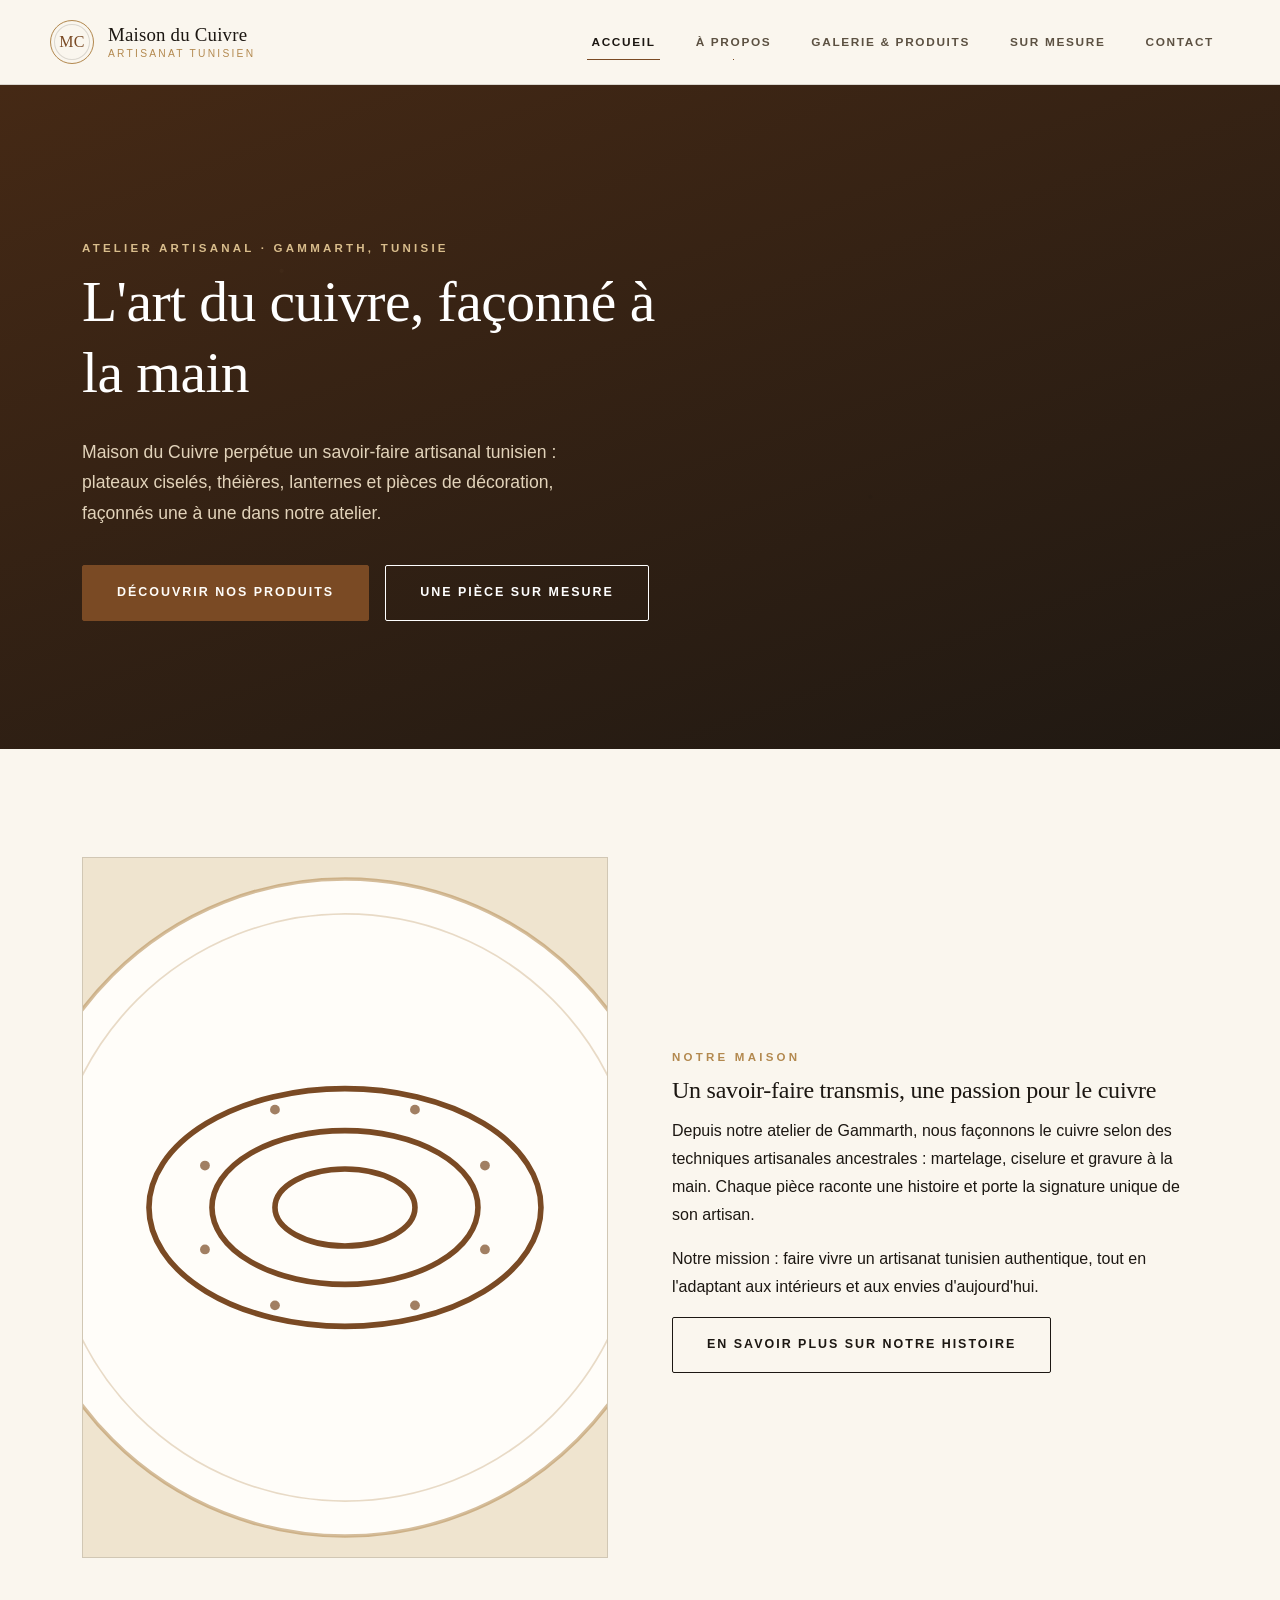
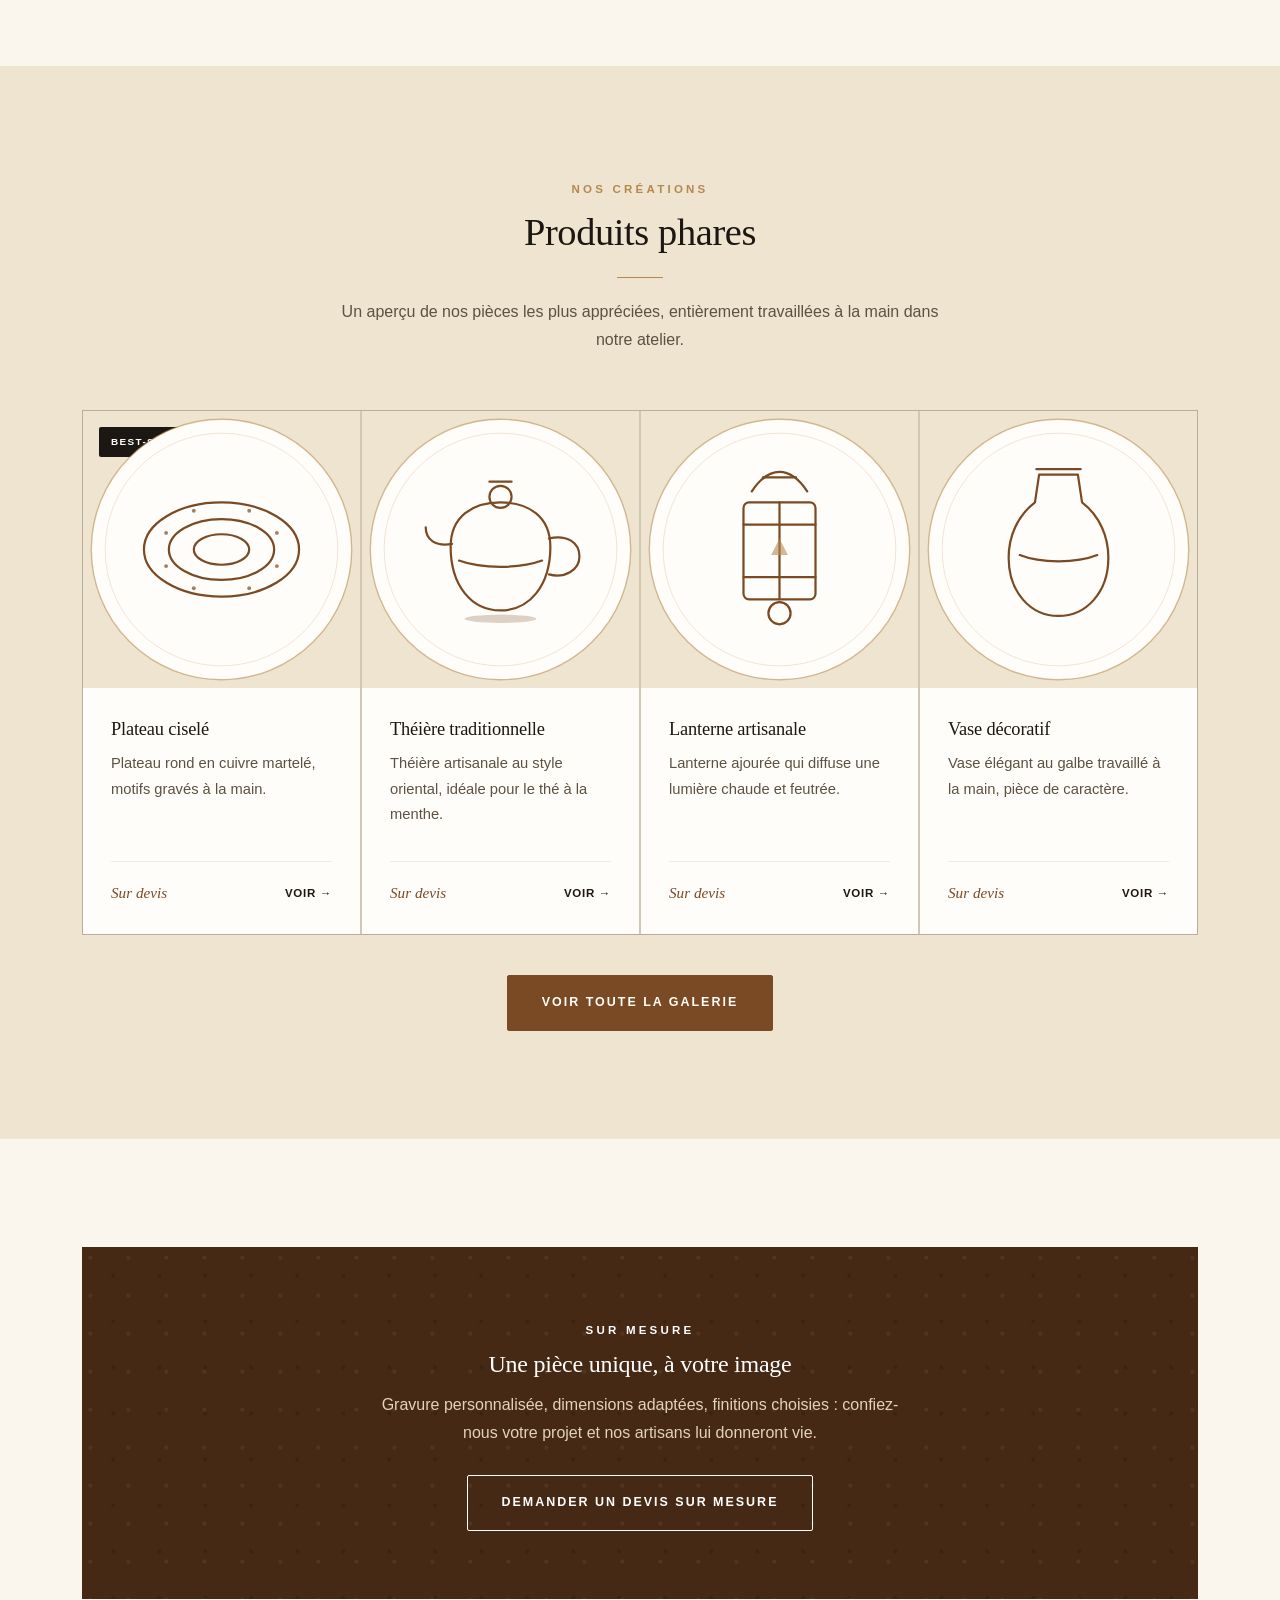
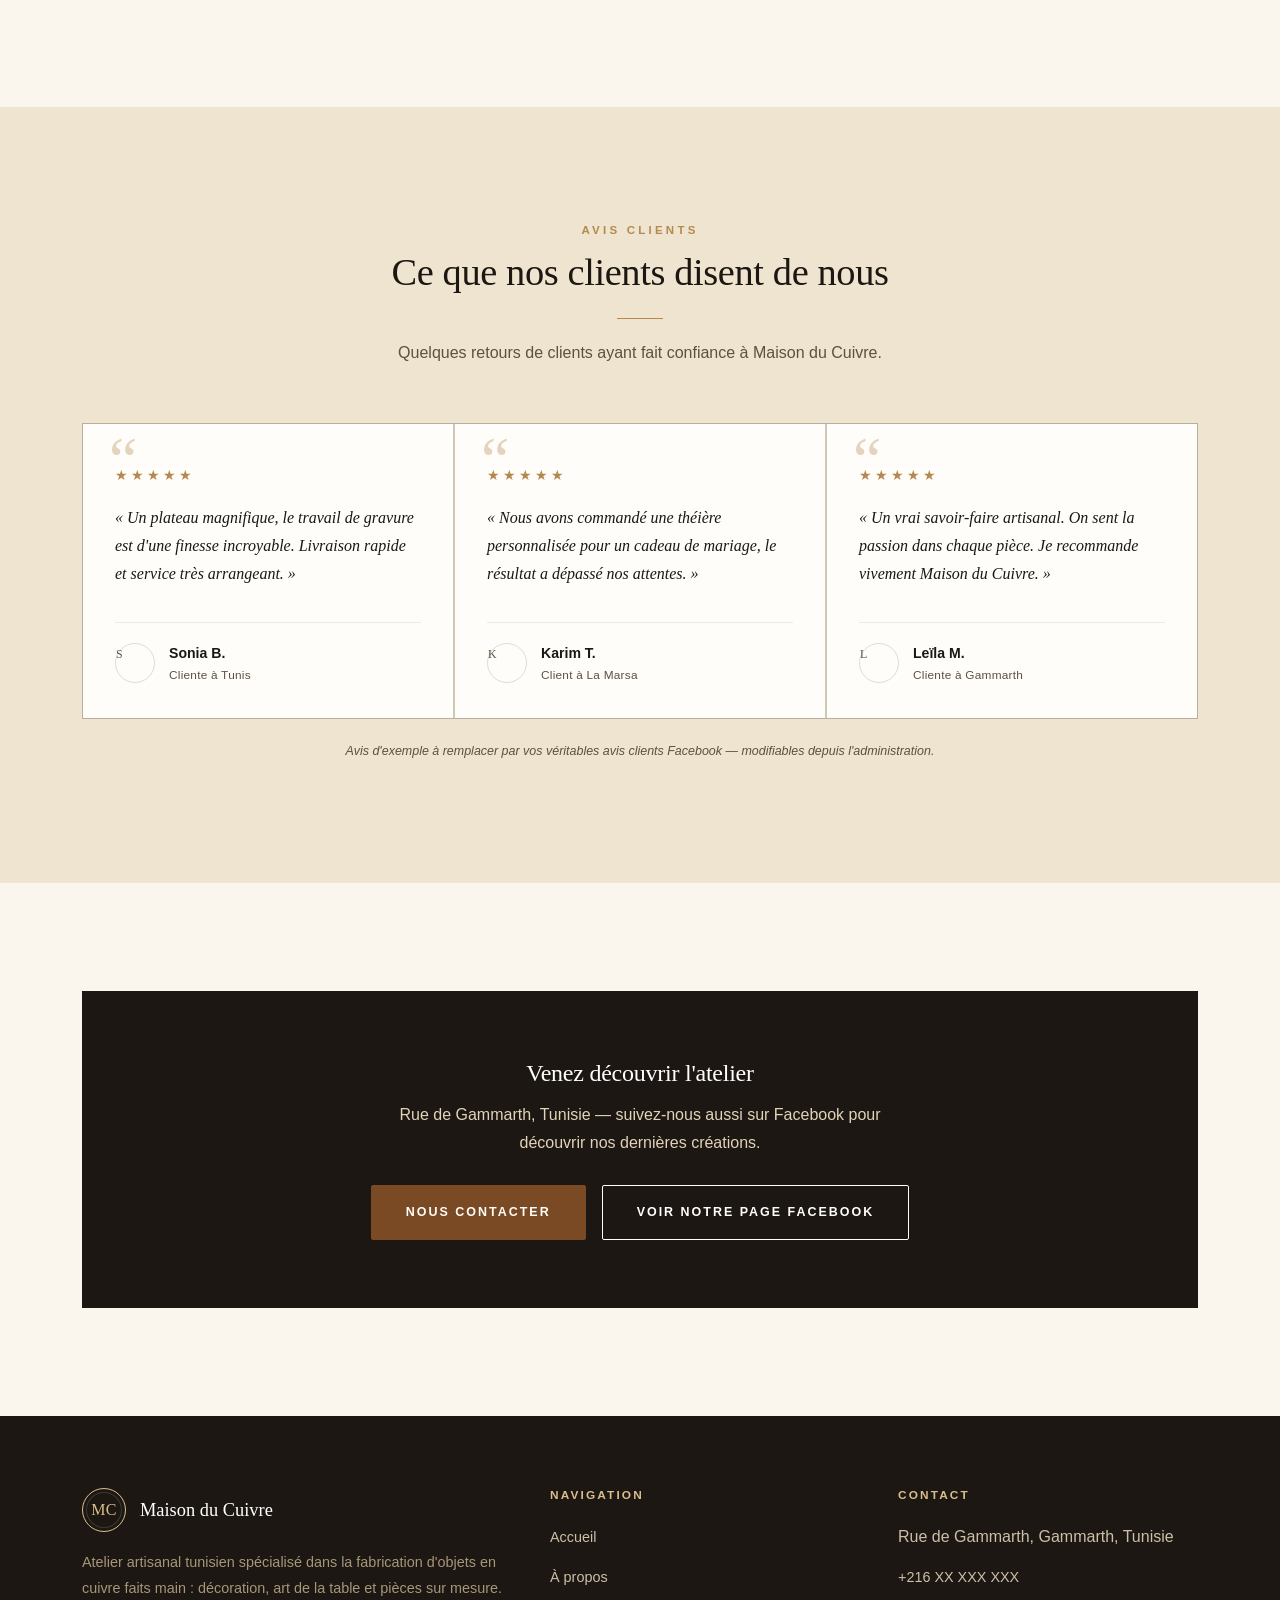
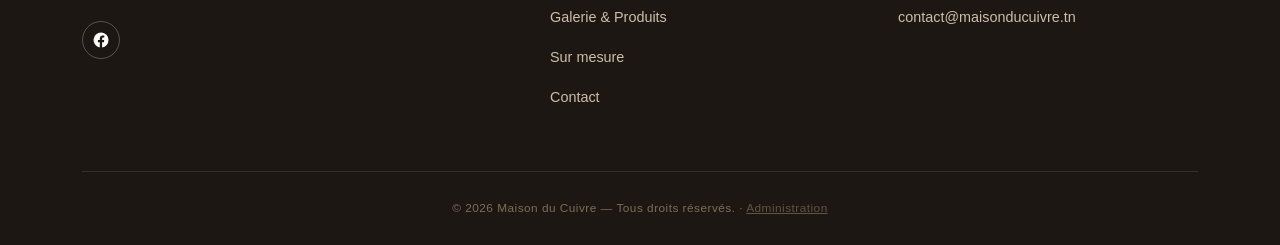
==== commit f2a76c3f: "Update index.html" ====
--- a/index.html
+++ b/index.html
@@ -6,7 +6,7 @@
 <title>Maison du Cuivre — Artisanat tunisien en cuivre fait main</title>
 <meta name="description" content="Maison du Cuivre : atelier artisanal spécialisé dans les objets en cuivre faits main — plateaux, théières, lanternes et décoration. Sur mesure et livraison à Gammarth, Tunis.">
 <link rel="icon" href="data:image/svg+xml,%3Csvg xmlns='http://www.w3.org/2000/svg' viewBox='0 0 100 100'%3E%3Ccircle cx='50' cy='50' r='47' fill='%23fffdf9' stroke='%23b3894f' stroke-width='3'/%3E%3Ctext x='50' y='63' font-size='38' text-anchor='middle' fill='%237a4a24' font-family='Georgia,serif'%3EMC%3C/text%3E%3C/svg%3E">
-<link rel="stylesheet" href="css/style.css">
+<link rel="stylesheet" href="css/style.css?v=2">
 </head>
 <body>
 
--- a/css/style.css
+++ b/css/style.css
@@ -25,6 +25,12 @@
   --radius-lg: 4px;
   --shadow: 0 1px 2px rgba(28, 23, 18, 0.06);
   --shadow-lg: 0 18px 40px rgba(28, 23, 18, 0.16);
+
+  /* Cadrage par défaut des images en mode "cover" — modifiable ici pour tout le site.
+     Exemples : "center", "center top", "center 30%", "center bottom" */
+  --img-position: center;
+
+  --ease: cubic-bezier(.22, 1, .36, 1);
 }
 
 * { box-sizing: border-box; }
@@ -90,7 +96,12 @@
   height: 1px;
   background: var(--gold);
   margin: 22px auto 0;
-}
+  transform: scaleX(0);
+  transform-origin: center;
+  transition: transform .7s var(--ease);
+}
+.section-head.in-view h2::after,
+.section-head.reveal.in-view h2::after { transform: scaleX(1); }
 .section-head p { color: var(--ink-soft); margin-top: 20px; }
 
 .bg-cream-dark { background: var(--paper-deep); }
@@ -113,14 +124,16 @@
   text-transform: uppercase;
   border: 1px solid transparent;
   cursor: pointer;
-  transition: background .25s ease, color .25s ease, border-color .25s ease, transform .25s ease;
-}
+  transition: background .25s ease, color .25s ease, border-color .25s ease, transform .25s var(--ease), box-shadow .25s ease;
+}
+.btn:hover { transform: translateY(-2px); }
+.btn:active { transform: translateY(0); }
 .btn-primary {
   background: var(--bronze-deep);
   border-color: var(--bronze-deep);
   color: var(--white);
 }
-.btn-primary:hover { background: var(--bronze-darker); border-color: var(--bronze-darker); }
+.btn-primary:hover { background: var(--bronze-darker); border-color: var(--bronze-darker); box-shadow: 0 10px 24px rgba(69,41,21,.28); }
 .btn-outline {
   background: transparent;
   border-color: currentColor;
@@ -139,6 +152,7 @@
   background: rgba(250, 246, 238, 0.96);
   backdrop-filter: blur(10px);
   border-bottom: 1px solid var(--line);
+  animation: header-drop .6s var(--ease) both;
 }
 .header-inner {
   display: flex;
@@ -156,7 +170,11 @@
   color: var(--bronze-deep); font-family: var(--font-display); font-weight: 400; font-size: 1rem;
   letter-spacing: .02em;
   flex-shrink: 0;
-}
+  transition: transform .4s var(--ease);
+  overflow: hidden;
+}
+.brand-mark img { width: 100%; height: 100%; object-fit: contain; border-radius: 50%; }
+.brand:hover .brand-mark { transform: rotate(8deg) scale(1.05); }
 .brand-text { line-height: 1.15; }
 .brand-text strong {
   display: block; font-family: var(--font-display); font-weight: 400;
@@ -186,7 +204,7 @@
   left: 50%; right: 50%; bottom: 0;
   height: 1px;
   background: var(--bronze-deep);
-  transition: left .25s ease, right .25s ease;
+  transition: left .3s var(--ease), right .3s var(--ease);
 }
 .main-nav a:hover, .main-nav a[aria-current="page"] { color: var(--ink); }
 .main-nav a:hover::after, .main-nav a[aria-current="page"]::after { left: 0; right: 0; }
@@ -210,6 +228,9 @@
   color: #fff;
   padding: 148px 0 128px;
   overflow: hidden;
+  background-size: cover;
+  background-position: center;
+  background-repeat: no-repeat;
 }
 .hero::after {
   content: "";
@@ -218,21 +239,32 @@
 }
 .hero .container { position: relative; z-index: 2; }
 .hero-inner { max-width: 620px; }
-.hero .eyebrow { color: var(--gold-light); }
+.hero .eyebrow {
+  color: var(--gold-light);
+  animation: fade-up .7s var(--ease) both;
+}
 .hero h1 {
   color: #fff; font-size: clamp(2.3rem, 5vw, 3.6rem);
   font-weight: 400; letter-spacing: -.01em;
+  animation: fade-up .8s var(--ease) .1s both;
 }
 .hero p.lead {
   font-size: 1.1rem; color: #e2d3ba; max-width: 520px;
   font-weight: 300;
-}
-.hero-actions { display: flex; gap: 16px; flex-wrap: wrap; margin-top: 36px; }
+  animation: fade-up .8s var(--ease) .22s both;
+}
+.hero-actions {
+  display: flex; gap: 16px; flex-wrap: wrap; margin-top: 36px;
+  animation: fade-up .8s var(--ease) .34s both;
+}
 
 .page-hero {
   position: relative;
   color: #fff;
   padding: 100px 0 84px;
+  background-size: cover;
+  background-position: center;
+  background-repeat: no-repeat;
 }
 .page-hero::after {
   content: "";
@@ -240,12 +272,9 @@
   background: linear-gradient(160deg, rgba(69,41,21,.6), rgba(28,23,18,.93));
 }
 .page-hero .container { position: relative; z-index: 2; max-width: 780px; }
-.page-hero h1 { color: #fff; font-size: clamp(2.1rem, 4vw, 2.9rem); font-weight: 400; }
-.page-hero p { color: #e2d3ba; font-size: 1.05rem; margin: 0; font-weight: 300; }
-.breadcrumb {
-  font-size: .72rem; letter-spacing: .16em; text-transform: uppercase;
-  color: var(--gold-light); margin-bottom: 18px;
-}
+.page-hero h1 { color: #fff; font-size: clamp(2.1rem, 4vw, 2.9rem); font-weight: 400; animation: fade-up .7s var(--ease) .05s both; }
+.page-hero p { color: #e2d3ba; font-size: 1.05rem; margin: 0; font-weight: 300; animation: fade-up .7s var(--ease) .16s both; }
+.breadcrumb { font-size: .72rem; letter-spacing: .16em; text-transform: uppercase; color: var(--gold-light); margin-bottom: 18px; animation: fade-up .6s var(--ease) both; }
 .breadcrumb a:hover { text-decoration: underline; }
 
 /* Cards grids */
@@ -256,30 +285,35 @@
   border: 1px solid var(--line);
 }
 .grid-3 { grid-template-columns: repeat(3, 1fr); }
-.grid-4 { grid-template-columns: repeat(4, 1fr); }
+
+/* === CORRIGÉ : la grille s'adapte au nombre réel de cartes,
+   plus de case vide quand il y a moins de 4 éléments === */
+.grid-4 { grid-template-columns: repeat(auto-fit, minmax(260px, 1fr)); }
+
 .grid-2 { grid-template-columns: repeat(2, 1fr); gap: 48px; background: none; border: none; }
 
 .card {
   background: var(--white);
   overflow: hidden;
-  transition: box-shadow .3s ease;
+  transition: box-shadow .35s var(--ease), transform .35s var(--ease);
   display: flex;
   flex-direction: column;
 }
-.card:hover { box-shadow: var(--shadow-lg); position: relative; z-index: 1; }
-
+.card:hover { box-shadow: var(--shadow-lg); position: relative; z-index: 1; transform: translateY(-4px); }
+
+/* === Image des cartes produits : remplit tout le cadre, cadrage réglable === */
 .card-media {
-  aspect-ratio: 4/3;
+  aspect-ratio: 1/1;
   background: var(--paper-deep);
   display: flex;
   align-items: center;
   justify-content: center;
-  padding: 18%;
+  padding: 0;
   position: relative;
-  overflow: hidden;
-}
-.card-media img { width: 100%; height: 100%; object-fit: contain; transition: transform .5s ease; }
-.card:hover .card-media img { transform: scale(1.06); }
+  overflow: hidden !important;
+}
+.card-media img { width: 100% !important; height: 100% !important; max-width: 100% !important; object-fit: cover !important; object-position: var(--pos-x, 50%) var(--pos-y, 50%); transform: scale(var(--img-zoom, 1)); transform-origin: var(--pos-x, 50%) var(--pos-y, 50%); transition: transform .6s var(--ease); }
+.card:hover .card-media img { transform: scale(calc(var(--img-zoom, 1) * 1.07)); }
 .card-media .tag {
   position: absolute;
   top: 16px; left: 16px;
@@ -300,7 +334,15 @@
   margin-top: 18px; padding-top: 18px; border-top: 1px solid var(--line-soft);
   font-size: .78rem;
 }
-.card-foot a { letter-spacing: .06em; text-transform: uppercase; font-weight: 600; font-size: .72rem; }
+.card-foot a {
+  letter-spacing: .06em; text-transform: uppercase; font-weight: 600; font-size: .72rem;
+  position: relative;
+}
+.card-foot a::after {
+  content: ""; position: absolute; left: 0; right: 100%; bottom: -3px; height: 1px;
+  background: var(--bronze-deep); transition: right .3s var(--ease);
+}
+.card-foot a:hover::after { right: 0; }
 .price-tag { font-family: var(--font-display); font-style: italic; color: var(--bronze-deep); font-size: .95rem; }
 
 /* Filters */
@@ -319,12 +361,13 @@
   letter-spacing: .12em;
   text-transform: uppercase;
   cursor: pointer;
-  transition: all .2s ease;
+  transition: all .25s var(--ease);
 }
 .filter-btn.active, .filter-btn:hover {
   background: var(--ink);
   border-color: var(--ink);
   color: #fff;
+  transform: translateY(-1px);
 }
 
 /* Feature list / icons row */
@@ -338,7 +381,9 @@
   border: 1px solid var(--gold);
   display: flex; align-items: center; justify-content: center;
   color: var(--bronze-deep);
-}
+  transition: transform .4s var(--ease), background .3s ease, color .3s ease;
+}
+.icon-feature:hover .icon-circle { transform: scale(1.08); background: var(--bronze-deep); color: #fff; }
 .icon-feature h3 { font-size: 1.05rem; }
 .icon-feature p { color: var(--ink-soft); font-size: .92rem; margin: 0; }
 
@@ -348,14 +393,18 @@
   display: flex; gap: 26px; align-items: flex-start;
   background: var(--white);
   padding: 30px 32px;
-}
+  transition: background .3s ease;
+}
+.step:hover { background: var(--paper); }
 .step-num {
   flex-shrink: 0;
   width: 46px; height: 46px; border-radius: 50%;
   border: 1px solid var(--gold);
   color: var(--bronze-deep); display: flex; align-items: center; justify-content: center;
   font-family: var(--font-display); font-weight: 400; font-size: 1.15rem;
-}
+  transition: transform .3s var(--ease);
+}
+.step:hover .step-num { transform: scale(1.1); }
 .step-body h3 { margin-bottom: 8px; font-size: 1.08rem; }
 .step-body p { margin: 0; color: var(--ink-soft); font-size: .93rem; }
 
@@ -367,7 +416,9 @@
   display: flex;
   flex-direction: column;
   position: relative;
-}
+  transition: transform .35s var(--ease), box-shadow .35s var(--ease);
+}
+.testimonial-card:hover { transform: translateY(-4px); box-shadow: var(--shadow-lg); }
 .testimonial-card::before {
   content: "\201C";
   position: absolute;
@@ -422,17 +473,23 @@
   gap: 64px;
   align-items: center;
 }
+/* === Visuel "À propos" : remplit tout le cadre, cadrage réglable === */
 .about-visual {
-  aspect-ratio: 1/1;
+  aspect-ratio: 3/4;
   background: var(--paper-deep);
   display: flex; align-items: center; justify-content: center;
-  padding: 15%;
+  padding: 0;
   border: 1px solid var(--line);
-}
+  overflow: hidden !important;
+}
+.about-visual img { width: 100% !important; height: 100% !important; max-width: 100% !important; object-fit: cover !important; object-position: var(--pos-x, 50%) var(--pos-y, 50%); transform: scale(var(--img-zoom, 1)); transform-origin: var(--pos-x, 50%) var(--pos-y, 50%); transition: transform .6s var(--ease); }
+.about-visual:hover img { transform: scale(1.05); }
 .values-grid { display: grid; grid-template-columns: repeat(2, 1fr); gap: 1px; margin-top: 24px; background: var(--line); border: 1px solid var(--line); }
 .value-item {
   background: var(--white); padding: 28px;
-}
+  transition: background .3s ease;
+}
+.value-item:hover { background: var(--paper); }
 .value-item h3 {
   font-size: .98rem; margin-bottom: 10px; letter-spacing: .01em;
   padding-left: 18px; position: relative;
@@ -441,7 +498,9 @@
   content: "";
   position: absolute; left: 0; top: .5em;
   width: 8px; height: 1px; background: var(--gold);
-}
+  transition: width .3s var(--ease);
+}
+.value-item:hover h3::before { width: 14px; }
 .value-item p { font-size: .88rem; color: var(--ink-soft); margin: 0; }
 
 .timeline { border-left: 1px solid var(--gold); margin-left: 10px; padding-left: 32px; }
@@ -451,7 +510,9 @@
   content: ""; position: absolute; left: -37px; top: 5px;
   width: 10px; height: 10px; border-radius: 50%;
   background: var(--paper); border: 1px solid var(--gold);
-}
+  transition: background .3s ease, transform .3s var(--ease);
+}
+.timeline-item:hover::before { background: var(--gold); transform: scale(1.2); }
 .timeline-item h3 { font-size: 1.05rem; margin-bottom: 6px; }
 .timeline-item .year {
   color: var(--gold); font-weight: 600; font-size: .7rem; letter-spacing: .18em; text-transform: uppercase;
@@ -480,11 +541,12 @@
   font-size: .95rem;
   background: var(--paper);
   color: var(--ink);
-  transition: border-color .2s ease;
+  transition: border-color .2s ease, box-shadow .2s ease;
 }
 .field input:focus, .field select:focus, .field textarea:focus {
   outline: none;
   border-color: var(--bronze-deep);
+  box-shadow: 0 0 0 3px rgba(122,74,36,.12);
 }
 .field textarea { resize: vertical; min-height: 120px; }
 .form-note { font-size: .78rem; color: var(--ink-soft); margin-top: 14px; font-style: italic; }
@@ -498,19 +560,23 @@
   margin-bottom: 24px;
   font-size: .9rem;
 }
-.form-success.visible { display: block; }
+.form-success.visible { display: block; animation: fade-up .5s var(--ease) both; }
 
 /* Contact info list */
 .info-list { display: grid; gap: 1px; background: var(--line); border: 1px solid var(--line); }
 .info-item {
   display: flex; gap: 18px; align-items: flex-start;
   background: var(--white); padding: 24px;
-}
+  transition: background .3s ease;
+}
+.info-item:hover { background: var(--paper); }
 .info-item .icon-circle {
   width: 42px; height: 42px; border-radius: 50%; flex-shrink: 0;
   border: 1px solid var(--gold); color: var(--bronze-deep);
   display: flex; align-items: center; justify-content: center;
-}
+  transition: transform .3s var(--ease);
+}
+.info-item:hover .icon-circle { transform: scale(1.1); }
 .info-item h3 { font-size: .8rem; margin-bottom: 6px; letter-spacing: .1em; text-transform: uppercase; font-family: var(--font-body); font-weight: 700; color: var(--ink); }
 .info-item p, .info-item a { font-size: .92rem; color: var(--ink-soft); margin: 0; }
 .info-item a:hover { color: var(--bronze-deep); text-decoration: underline; }
@@ -540,8 +606,8 @@
 }
 .footer-grid p { color: #a7967a; font-size: .9rem; }
 .footer-grid ul li { margin-bottom: 12px; }
-.footer-grid ul a { color: #cdbfa8; font-size: .9rem; transition: color .2s ease; }
-.footer-grid ul a:hover { color: #fff; }
+.footer-grid ul a { color: #cdbfa8; font-size: .9rem; transition: color .2s ease, padding-left .2s ease; }
+.footer-grid ul a:hover { color: #fff; padding-left: 4px; }
 .footer-brand { display: flex; align-items: center; gap: 14px; margin-bottom: 18px; }
 .footer-brand .brand-mark { border-color: var(--gold-light); color: var(--gold-light); box-shadow: inset 0 0 0 3px var(--ink), inset 0 0 0 4px rgba(255,255,255,.14); }
 .footer-brand strong { color: #fff; font-family: var(--font-display); font-weight: 400; font-size: 1.15rem; }
@@ -550,9 +616,9 @@
   width: 38px; height: 38px; border-radius: 50%;
   border: 1px solid rgba(255,255,255,.25);
   display: flex; align-items: center; justify-content: center;
-  transition: border-color .2s ease, background .2s ease;
-}
-.social-row a:hover { border-color: var(--gold-light); background: rgba(255,255,255,.05); }
+  transition: border-color .25s ease, background .25s ease, transform .25s var(--ease);
+}
+.social-row a:hover { border-color: var(--gold-light); background: rgba(255,255,255,.05); transform: translateY(-3px); }
 .footer-bottom {
   text-align: center;
   padding: 26px 0;
@@ -561,13 +627,44 @@
   color: #7d6f57;
 }
 
-/* Reveal animation */
-.reveal.reveal-ready { opacity: 0; transform: translateY(20px); transition: opacity .7s ease, transform .7s ease; }
+/* ==========================================================================
+   Animations — apparitions au scroll, fondu d'en-tête, etc.
+   ========================================================================== */
+
+@keyframes fade-up {
+  from { opacity: 0; transform: translateY(16px); }
+  to   { opacity: 1; transform: translateY(0); }
+}
+@keyframes header-drop {
+  from { opacity: 0; transform: translateY(-14px); }
+  to   { opacity: 1; transform: translateY(0); }
+}
+
+.reveal.reveal-ready {
+  opacity: 0;
+  transform: translateY(24px);
+  transition: opacity .7s var(--ease), transform .7s var(--ease);
+}
 .reveal.reveal-ready.in-view { opacity: 1; transform: translateY(0); }
+
+/* Décalage en cascade pour les grilles (voir main.js) */
+.reveal.reveal-ready[data-reveal-delay="1"] { transition-delay: .08s; }
+.reveal.reveal-ready[data-reveal-delay="2"] { transition-delay: .16s; }
+.reveal.reveal-ready[data-reveal-delay="3"] { transition-delay: .24s; }
+.reveal.reveal-ready[data-reveal-delay="4"] { transition-delay: .32s; }
+
+@media (prefers-reduced-motion: reduce) {
+  html { scroll-behavior: auto; }
+  *, *::before, *::after {
+    animation-duration: .001ms !important;
+    animation-iteration-count: 1 !important;
+    transition-duration: .001ms !important;
+    scroll-behavior: auto !important;
+  }
+}
 
 /* Responsive */
 @media (max-width: 960px) {
-  .grid-4 { grid-template-columns: repeat(2, 1fr); }
   .grid-3 { grid-template-columns: repeat(2, 1fr); }
   .about-grid { grid-template-columns: 1fr; }
   .footer-grid { grid-template-columns: 1fr 1fr; }
@@ -584,8 +681,8 @@
   .main-nav a { display: block; text-align: center; margin: 0; padding: 14px; }
   .main-nav a::after { display: none; }
   .nav-toggle { display: flex; }
-  .grid-4, .grid-3, .grid-2 { grid-template-columns: 1fr; gap: 32px; }
-  .grid-4, .grid-3 { gap: 1px; }
+  .grid-3, .grid-2 { grid-template-columns: 1fr; gap: 32px; }
+  .grid-3 { gap: 1px; }
   .form-row { grid-template-columns: 1fr; }
   .footer-grid { grid-template-columns: 1fr; }
   .cta-band { padding: 44px 26px; }
@@ -659,9 +756,43 @@
   background: var(--paper-deep); display: flex; align-items: center; justify-content: center;
   overflow: hidden; border: 1px solid var(--line); font-size: .68rem; color: var(--ink-soft); text-align: center;
 }
-.image-upload .preview img { width: 100%; height: 100%; object-fit: cover; }
+.image-upload .preview img { width: 100%; height: 100%; object-fit: cover; object-position: var(--pos-x, 50%) var(--pos-y, 50%); transform: scale(var(--img-zoom, 1)); transform-origin: var(--pos-x, 50%) var(--pos-y, 50%); }
+
+/* Filet de sécurité global : empêche toute image de déborder de son conteneur direct,
+   même si render.js utilise une structure ou des classes différentes de celles prévues. */
+img { max-width: 100%; height: auto; }
+[class*="card"] img, [class*="media"] img, [class*="visual"] img, [class*="cover"] img, [class*="thumb"] img {
+  max-width: 100%;
+}
+
+/* Contrôle de cadrage / zoom d'une image (admin) */
+.frame-control { margin-top: 12px; padding: 12px 14px; background: var(--paper); border: 1px solid var(--line); border-radius: var(--radius-sm); }
+.frame-control-row { display: flex; align-items: center; gap: 10px; margin-bottom: 8px; }
+.frame-control-row:last-child { margin-bottom: 0; }
+.frame-control-row label { flex-shrink: 0; width: 90px; font-size: .72rem; color: var(--ink-soft); letter-spacing: .04em; text-transform: uppercase; }
+.frame-control-row input[type="range"] { flex: 1; }
+.frame-control-row .frame-value { width: 40px; text-align: right; font-size: .74rem; color: var(--ink-soft); flex-shrink: 0; }
+.frame-control-reset { margin-top: 8px; background: none; border: none; color: var(--bronze-deep); font-size: .72rem; text-decoration: underline; cursor: pointer; padding: 0; }
 .image-upload .upload-actions { display: flex; gap: 10px; flex-wrap: wrap; align-items: center; }
 .image-upload input[type="file"] { font-size: .78rem; max-width: 220px; }
+
+/* Sélecteur de cadrage (utilisé pour chaque image dans l'admin) */
+.position-picker { display: flex; gap: 6px; flex-wrap: wrap; margin-top: 10px; }
+.position-picker button {
+  padding: 6px 12px;
+  border: 1px solid var(--line);
+  background: var(--paper);
+  color: var(--ink-soft);
+  font-size: .68rem;
+  letter-spacing: .06em;
+  text-transform: uppercase;
+  border-radius: var(--radius-sm);
+  cursor: pointer;
+  transition: all .2s ease;
+}
+.position-picker button.active, .position-picker button:hover {
+  background: var(--ink); border-color: var(--ink); color: #fff;
+}
 
 .repeater { border: 1px solid var(--line); background: var(--line); display: flex; flex-direction: column; gap: 1px; }
 .repeater-item { background: var(--white); padding: 24px; position: relative; }
